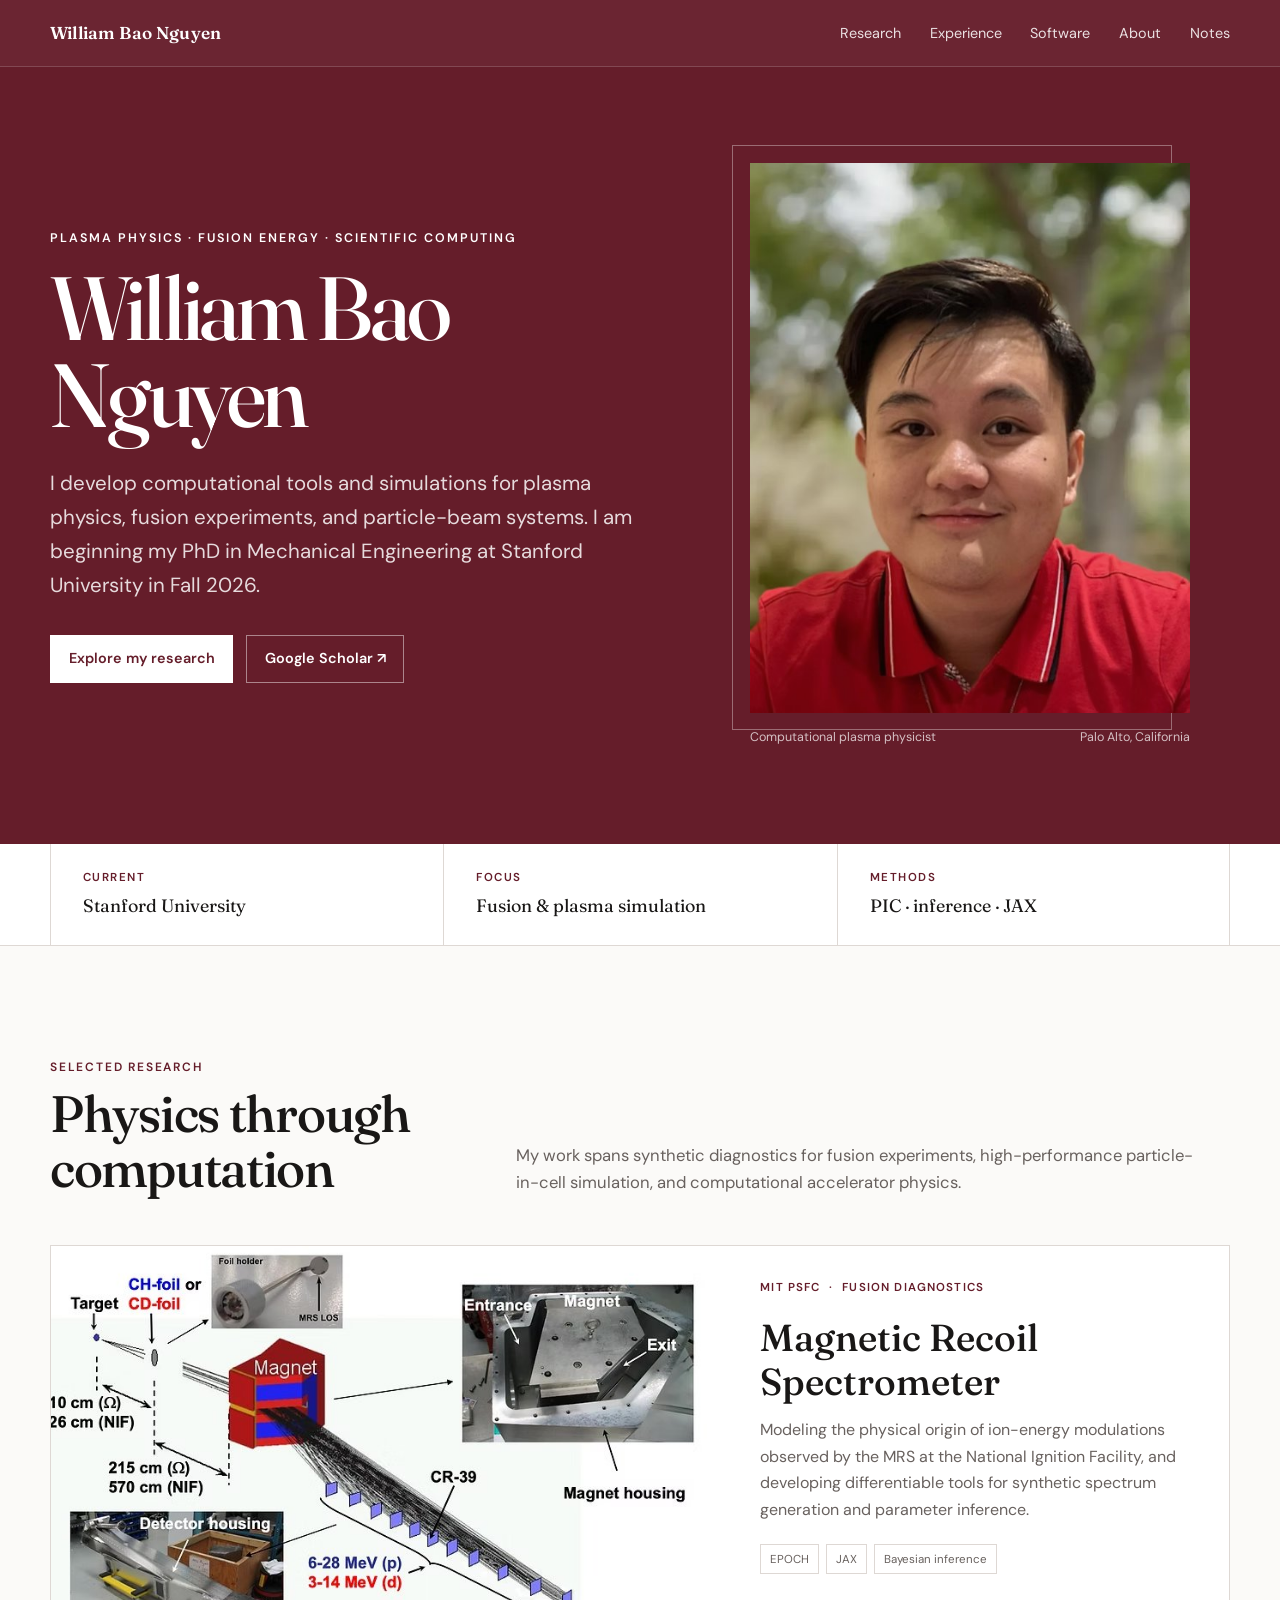
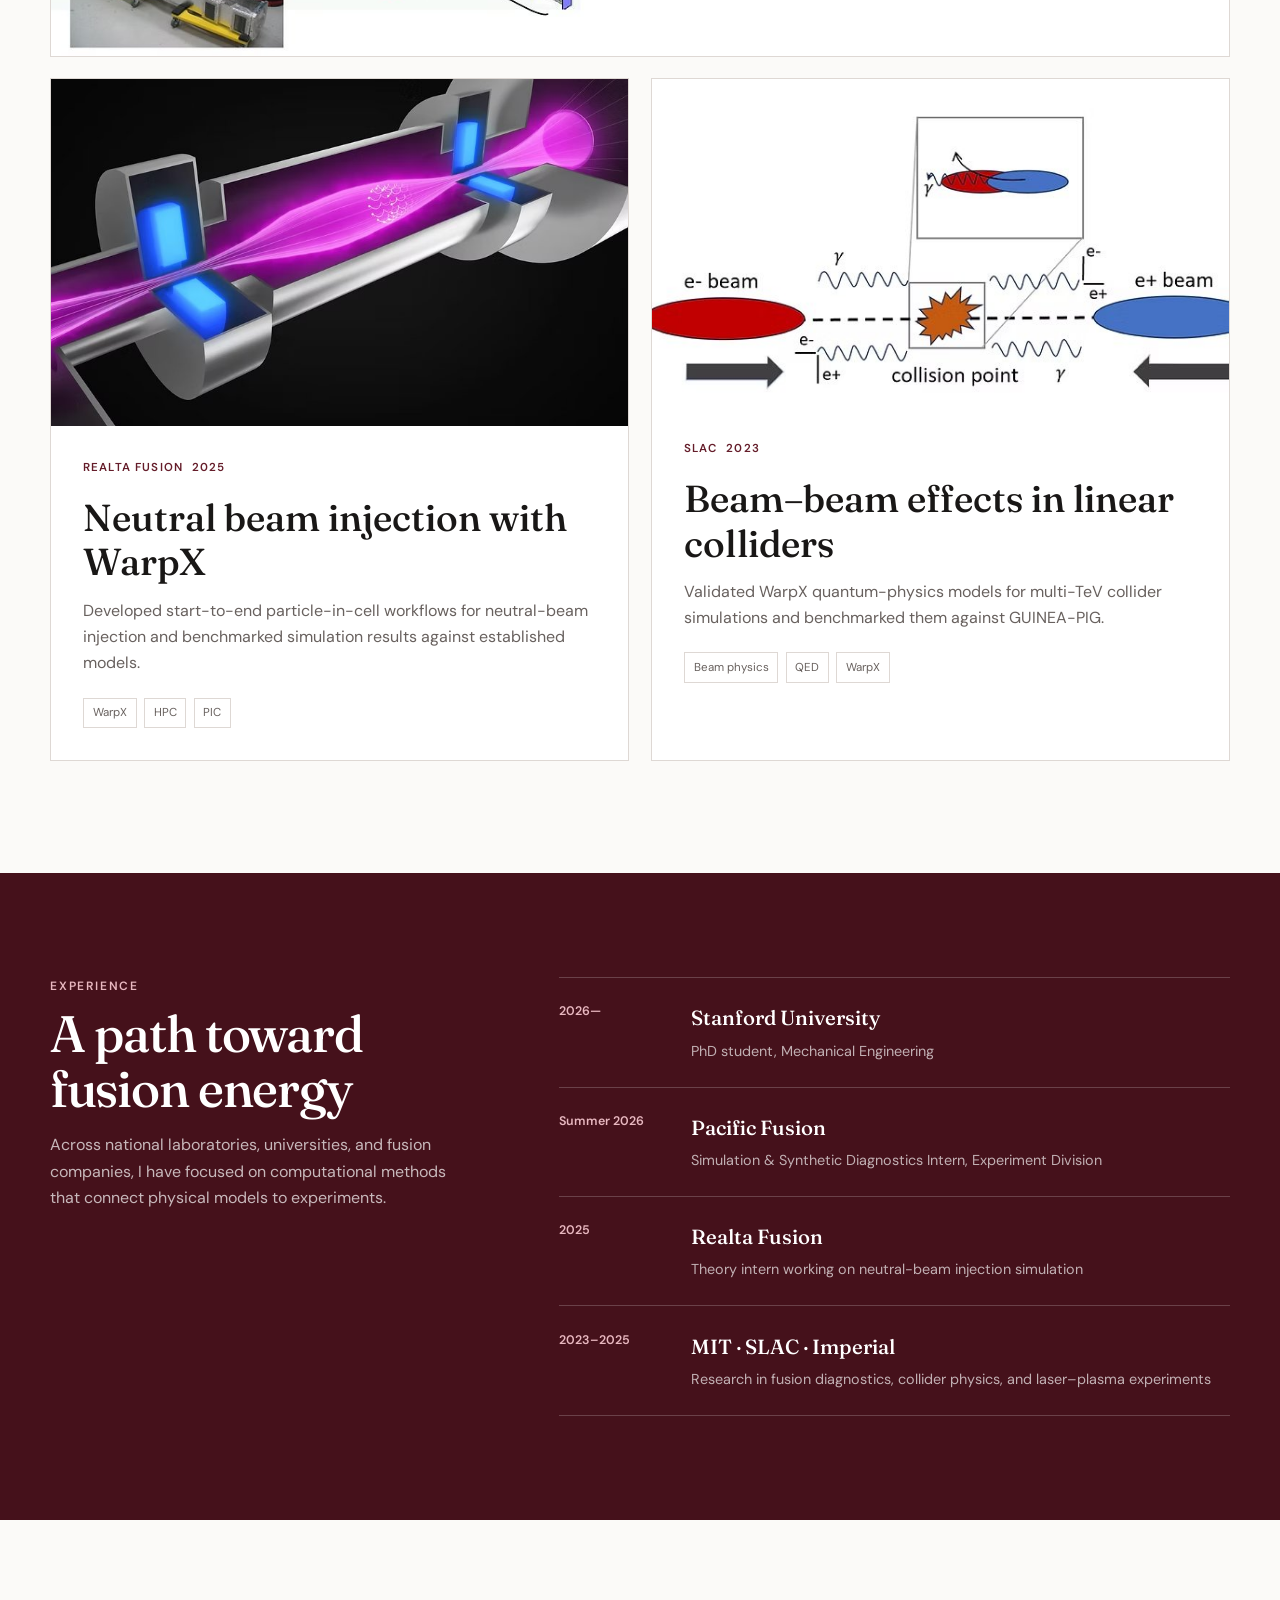
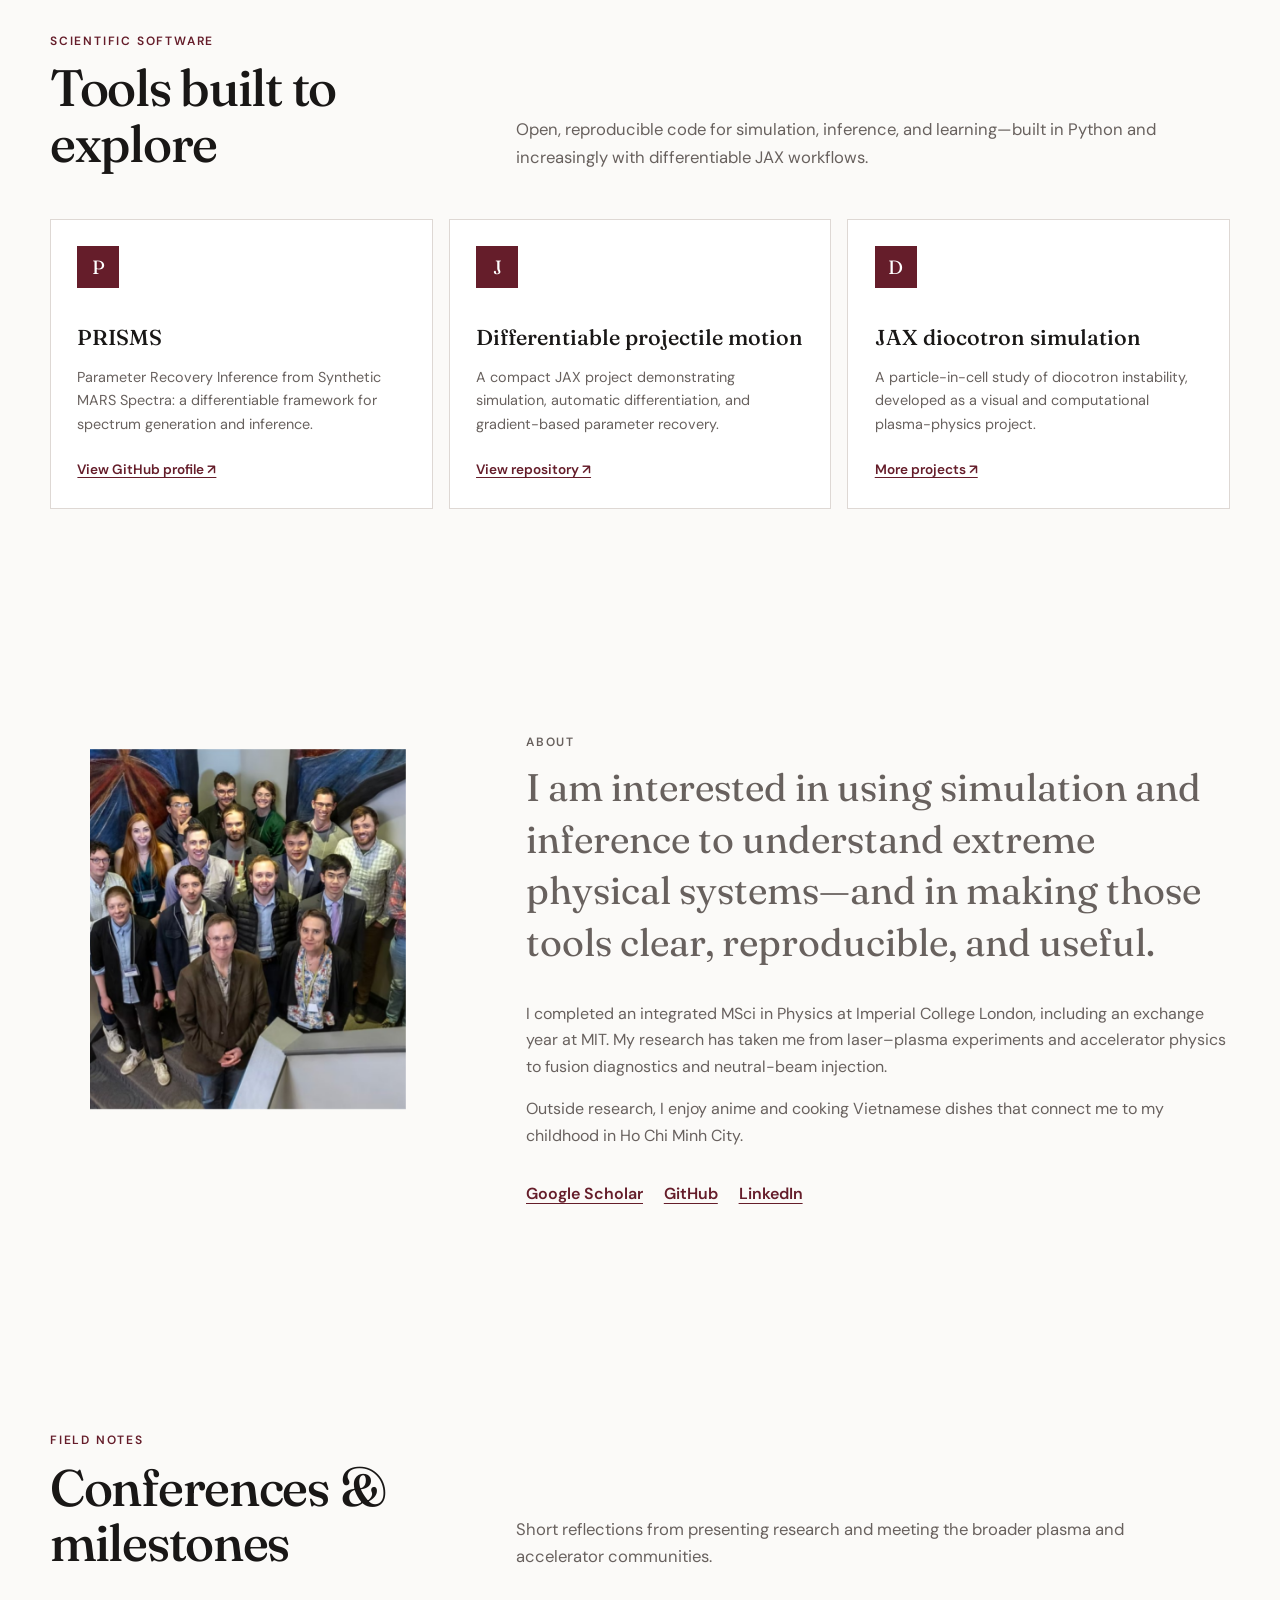
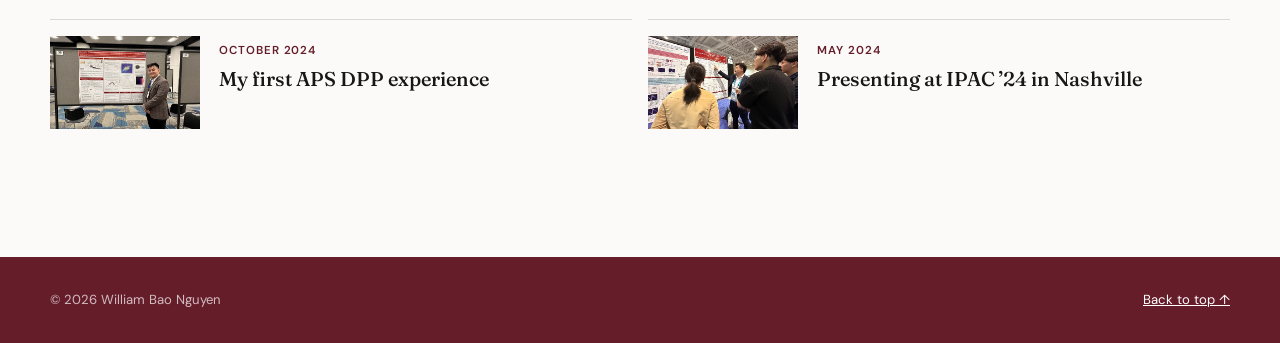
==== index.html @ f25edc57 "Start academic portfolio revamp" ====
<!doctype html>
<html lang="en">
<head>
  <meta charset="utf-8">
  <meta name="viewport" content="width=device-width, initial-scale=1">
  <meta name="description" content="William Bao Nguyen — computational plasma physics, fusion energy, scientific computing, and diagnostics.">
  <meta name="theme-color" content="#651d2a">
  <title>William Bao Nguyen</title>
  <link rel="preconnect" href="https://fonts.googleapis.com">
  <link rel="preconnect" href="https://fonts.gstatic.com" crossorigin>
  <link href="https://fonts.googleapis.com/css2?family=DM+Sans:wght@400;500;600&family=Fraunces:opsz,wght@9..144,500;9..144,600&display=swap" rel="stylesheet">
  <style>
    :root {
      --maroon: #651d2a;
      --maroon-dark: #45111b;
      --maroon-soft: #f3e9eb;
      --paper: #fbfaf8;
      --white: #fff;
      --ink: #191716;
      --muted: #68615e;
      --line: #ded8d4;
      --serif: "Fraunces", Georgia, serif;
      --sans: "DM Sans", system-ui, sans-serif;
      --max: 1180px;
    }

    * { box-sizing: border-box; }
    html { scroll-behavior: smooth; }
    body { margin: 0; color: var(--ink); background: var(--paper); font-family: var(--sans); font-size: 16px; line-height: 1.65; }
    img { display: block; max-width: 100%; }
    a { color: inherit; }
    button { font: inherit; }
    .skip-link { position: fixed; left: 1rem; top: -5rem; z-index: 999; padding: .7rem 1rem; background: var(--white); color: var(--maroon); }
    .skip-link:focus { top: 1rem; }

    .site-header { position: sticky; top: 0; z-index: 100; border-bottom: 1px solid rgba(255,255,255,.16); background: rgba(101,29,42,.96); color: var(--white); backdrop-filter: blur(14px); }
    .nav { width: min(var(--max), calc(100% - 3rem)); min-height: 66px; margin: auto; display: flex; align-items: center; justify-content: space-between; gap: 2rem; }
    .brand { font-family: var(--serif); font-size: 1.08rem; font-weight: 600; text-decoration: none; letter-spacing: .01em; }
    .nav-links { display: flex; align-items: center; gap: 1.8rem; margin: 0; padding: 0; list-style: none; }
    .nav-links a { text-decoration: none; font-size: .9rem; opacity: .86; }
    .nav-links a:hover, .nav-links a:focus-visible { opacity: 1; }
    .nav-toggle { display: none; border: 0; color: var(--white); background: transparent; padding: .45rem; cursor: pointer; }
    .nav-toggle svg { width: 25px; height: 25px; }

    .hero { color: var(--white); background: var(--maroon); overflow: hidden; }
    .hero-grid { width: min(var(--max), calc(100% - 3rem)); min-height: 660px; margin: auto; display: grid; grid-template-columns: 1.08fr .92fr; align-items: center; gap: clamp(3rem, 7vw, 7rem); padding: 5rem 0; }
    .eyebrow { margin: 0 0 1rem; font-size: .78rem; font-weight: 600; letter-spacing: .16em; text-transform: uppercase; }
    .hero h1 { max-width: 680px; margin: 0; font-family: var(--serif); font-size: clamp(3.4rem, 7vw, 6.5rem); font-weight: 500; line-height: .97; letter-spacing: -.04em; }
    .hero-intro { max-width: 650px; margin: 1.8rem 0 0; color: rgba(255,255,255,.84); font-size: clamp(1.05rem, 1.8vw, 1.28rem); line-height: 1.65; }
    .hero-actions { display: flex; flex-wrap: wrap; gap: .8rem; margin-top: 2rem; }
    .button { display: inline-flex; align-items: center; justify-content: center; gap: .45rem; min-height: 46px; padding: .7rem 1.1rem; border: 1px solid rgba(255,255,255,.46); text-decoration: none; font-size: .9rem; font-weight: 600; transition: transform .2s, background .2s, color .2s; }
    .button:hover { transform: translateY(-2px); background: var(--white); color: var(--maroon); }
    .button.primary { border-color: var(--white); background: var(--white); color: var(--maroon); }
    .button.primary:hover { background: transparent; color: var(--white); }
    .hero-portrait { position: relative; justify-self: end; width: min(100%, 440px); }
    .hero-portrait::before { content: ""; position: absolute; inset: -18px 18px 18px -18px; border: 1px solid rgba(255,255,255,.35); }
    .hero-portrait img { position: relative; width: 100%; aspect-ratio: 4 / 5; object-fit: cover; object-position: center top; filter: saturate(.88); }
    .hero-caption { position: relative; display: flex; justify-content: space-between; gap: 1rem; margin-top: .9rem; color: rgba(255,255,255,.72); font-size: .78rem; }

    .signal { border-bottom: 1px solid var(--line); background: var(--white); }
    .signal-grid { width: min(var(--max), calc(100% - 3rem)); margin: auto; display: grid; grid-template-columns: repeat(3, 1fr); }
    .signal-item { padding: 1.5rem 2rem; border-left: 1px solid var(--line); }
    .signal-item:last-child { border-right: 1px solid var(--line); }
    .signal-label { display: block; color: var(--maroon); font-size: .72rem; font-weight: 600; letter-spacing: .13em; text-transform: uppercase; }
    .signal-value { display: block; margin-top: .25rem; font-family: var(--serif); font-size: 1.12rem; }

    .section { width: min(var(--max), calc(100% - 3rem)); margin: auto; padding: 7rem 0; }
    .section-head { display: grid; grid-template-columns: .72fr 1.28fr; gap: 4rem; align-items: end; margin-bottom: 3rem; }
    .kicker { margin: 0 0 .55rem; color: var(--maroon); font-size: .75rem; font-weight: 600; letter-spacing: .15em; text-transform: uppercase; }
    h2 { margin: 0; font-family: var(--serif); font-size: clamp(2.25rem, 4vw, 3.7rem); font-weight: 500; line-height: 1.08; letter-spacing: -.025em; }
    .section-lede { max-width: 680px; margin: 0; color: var(--muted); font-size: 1.04rem; }

    .featured-grid { display: grid; grid-template-columns: 1fr 1fr; gap: 1.35rem; }
    .project { min-width: 0; border: 1px solid var(--line); background: var(--white); }
    .project.large { grid-column: 1 / -1; display: grid; grid-template-columns: 1.15fr .85fr; }
    .project-media { min-height: 270px; overflow: hidden; background: #eee9e7; }
    .project.large .project-media { min-height: 410px; }
    .project-media img { width: 100%; height: 100%; object-fit: cover; transition: transform .5s ease; }
    .project:hover .project-media img { transform: scale(1.025); }
    .project-copy { padding: 2rem; }
    .project-meta { display: flex; flex-wrap: wrap; gap: .55rem; margin-bottom: 1.2rem; color: var(--maroon); font-size: .72rem; font-weight: 600; letter-spacing: .1em; text-transform: uppercase; }
    .project h3 { margin: 0 0 .8rem; font-family: var(--serif); font-size: clamp(1.55rem, 3vw, 2.35rem); font-weight: 500; line-height: 1.18; }
    .project p { margin: 0; color: var(--muted); }
    .tags { display: flex; flex-wrap: wrap; gap: .45rem; margin-top: 1.3rem; }
    .tag { padding: .3rem .55rem; border: 1px solid var(--line); color: var(--muted); font-size: .72rem; }

    .work-band { color: var(--white); background: var(--maroon-dark); }
    .work-band .section { padding-top: 6.5rem; padding-bottom: 6.5rem; }
    .work-band .kicker { color: #e8b8c0; }
    .work-grid { display: grid; grid-template-columns: .78fr 1.22fr; gap: 5rem; }
    .work-intro p { color: rgba(255,255,255,.7); }
    .timeline { border-top: 1px solid rgba(255,255,255,.2); }
    .timeline-item { display: grid; grid-template-columns: 110px 1fr; gap: 1.4rem; padding: 1.45rem 0; border-bottom: 1px solid rgba(255,255,255,.2); }
    .timeline-date { color: #e8b8c0; font-size: .78rem; font-weight: 600; }
    .timeline-item h3 { margin: 0 0 .28rem; font-family: var(--serif); font-size: 1.28rem; font-weight: 500; }
    .timeline-item p { margin: 0; color: rgba(255,255,255,.67); font-size: .9rem; }

    .software-grid { display: grid; grid-template-columns: repeat(3, 1fr); gap: 1rem; }
    .software-card { display: flex; min-height: 250px; flex-direction: column; padding: 1.65rem; border: 1px solid var(--line); background: var(--white); }
    .software-mark { width: 42px; height: 42px; display: grid; place-items: center; margin-bottom: 2rem; color: var(--white); background: var(--maroon); font-family: var(--serif); font-size: 1.2rem; }
    .software-card h3 { margin: 0 0 .6rem; font-family: var(--serif); font-size: 1.35rem; font-weight: 500; }
    .software-card p { margin: 0; color: var(--muted); font-size: .9rem; }
    .software-card a { margin-top: auto; padding-top: 1.4rem; color: var(--maroon); font-size: .85rem; font-weight: 600; text-underline-offset: .2rem; }

    .about { display: grid; grid-template-columns: .72fr 1.28fr; gap: 5rem; align-items: start; }
    .about-photo { position: sticky; top: 100px; }
    .about-photo img { width: 100%; aspect-ratio: 1 / 1.14; object-fit: cover; object-position: center top; }
    .about-copy .large-copy { margin: 0 0 2rem; font-family: var(--serif); font-size: clamp(1.6rem, 3vw, 2.5rem); line-height: 1.35; }
    .about-copy p { color: var(--muted); }
    .link-row { display: flex; flex-wrap: wrap; gap: 1.3rem; margin-top: 2rem; }
    .text-link { color: var(--maroon); font-weight: 600; text-underline-offset: .25rem; }

    .notes-list { display: grid; grid-template-columns: 1fr 1fr; gap: 1rem; }
    .note { display: grid; grid-template-columns: 150px 1fr; gap: 1.2rem; padding: 1rem 0; border-top: 1px solid var(--line); text-decoration: none; }
    .note img { width: 150px; aspect-ratio: 16 / 10; object-fit: cover; }
    .note time { color: var(--maroon); font-size: .72rem; font-weight: 600; letter-spacing: .08em; text-transform: uppercase; }
    .note h3 { margin: .25rem 0 0; font-family: var(--serif); font-size: 1.25rem; font-weight: 500; line-height: 1.25; }

    footer { color: var(--white); background: var(--maroon); }
    .footer-inner { width: min(var(--max), calc(100% - 3rem)); margin: auto; display: flex; align-items: center; justify-content: space-between; gap: 2rem; padding: 2rem 0; }
    .footer-inner p { margin: 0; font-size: .82rem; color: rgba(255,255,255,.7); }
    .footer-links { display: flex; gap: 1rem; }
    .footer-links a { font-size: .82rem; }

    @media (max-width: 900px) {
      .hero-grid { min-height: auto; grid-template-columns: 1fr; }
      .hero-portrait { justify-self: start; width: min(75vw, 420px); }
      .section-head, .work-grid, .about { grid-template-columns: 1fr; gap: 2rem; }
      .project.large { grid-template-columns: 1fr; }
      .software-grid { grid-template-columns: 1fr 1fr; }
      .about-photo { position: static; max-width: 430px; }
      .notes-list { grid-template-columns: 1fr; }
    }

    @media (max-width: 650px) {
      .nav { width: min(100% - 2rem, var(--max)); }
      .nav-toggle { display: block; }
      .nav-links { display: none; position: absolute; top: 66px; left: 0; right: 0; flex-direction: column; align-items: flex-start; gap: 0; padding: .8rem 1rem 1rem; background: var(--maroon-dark); }
      .nav-links.open { display: flex; }
      .nav-links a { display: block; width: 100%; padding: .7rem; }
      .hero-grid, .section, .signal-grid, .footer-inner { width: min(100% - 2rem, var(--max)); }
      .hero-grid { padding: 4rem 0; gap: 3rem; }
      .hero h1 { font-size: clamp(3rem, 16vw, 4.4rem); }
      .hero-portrait { width: 100%; }
      .signal-grid { grid-template-columns: 1fr; }
      .signal-item { padding: 1rem 0; border-left: 0; border-bottom: 1px solid var(--line); }
      .signal-item:last-child { border-right: 0; border-bottom: 0; }
      .section { padding: 5rem 0; }
      .featured-grid, .software-grid { grid-template-columns: 1fr; }
      .project.large { grid-column: auto; }
      .project.large .project-media, .project-media { min-height: 240px; }
      .timeline-item { grid-template-columns: 1fr; gap: .35rem; }
      .note { grid-template-columns: 110px 1fr; }
      .note img { width: 110px; }
      .footer-inner { flex-direction: column; align-items: flex-start; }
    }

    @media (prefers-reduced-motion: reduce) {
      html { scroll-behavior: auto; }
      *, *::before, *::after { transition-duration: .01ms !important; }
    }
  </style>
</head>
<body>
  <a class="skip-link" href="#main">Skip to content</a>
  <header class="site-header">
    <nav class="nav" aria-label="Primary navigation">
      <a class="brand" href="#top">William Bao Nguyen</a>
      <button class="nav-toggle" type="button" aria-label="Open navigation" aria-expanded="false" aria-controls="nav-links">
        <svg viewBox="0 0 24 24" fill="none" stroke="currentColor" stroke-width="1.8" aria-hidden="true"><path d="M4 7h16M4 12h16M4 17h16"/></svg>
      </button>
      <ul class="nav-links" id="nav-links">
        <li><a href="#research">Research</a></li>
        <li><a href="#experience">Experience</a></li>
        <li><a href="#software">Software</a></li>
        <li><a href="#about">About</a></li>
        <li><a href="#notes">Notes</a></li>
      </ul>
    </nav>
  </header>

  <main id="main">
    <section class="hero" id="top">
      <div class="hero-grid">
        <div>
          <p class="eyebrow">Plasma physics · Fusion energy · Scientific computing</p>
          <h1>William Bao Nguyen</h1>
          <p class="hero-intro">I develop computational tools and simulations for plasma physics, fusion experiments, and particle-beam systems. I am beginning my PhD in Mechanical Engineering at Stanford University in Fall 2026.</p>
          <div class="hero-actions">
            <a class="button primary" href="#research">Explore my research</a>
            <a class="button" href="https://scholar.google.com/citations?user=113hVE8AAAAJ&hl=en" target="_blank" rel="noreferrer">Google Scholar ↗</a>
          </div>
        </div>
        <figure class="hero-portrait">
          <img src="assets/images/profile.png" alt="Portrait of William Bao Nguyen">
          <figcaption class="hero-caption"><span>Computational plasma physicist</span><span>Palo Alto, California</span></figcaption>
        </figure>
      </div>
    </section>

    <div class="signal" aria-label="Current research profile">
      <div class="signal-grid">
        <div class="signal-item"><span class="signal-label">Current</span><span class="signal-value">Stanford University</span></div>
        <div class="signal-item"><span class="signal-label">Focus</span><span class="signal-value">Fusion &amp; plasma simulation</span></div>
        <div class="signal-item"><span class="signal-label">Methods</span><span class="signal-value">PIC · inference · JAX</span></div>
      </div>
    </div>

    <section class="section" id="research">
      <div class="section-head">
        <div><p class="kicker">Selected research</p><h2>Physics through computation</h2></div>
        <p class="section-lede">My work spans synthetic diagnostics for fusion experiments, high-performance particle-in-cell simulation, and computational accelerator physics.</p>
      </div>
      <div class="featured-grid">
        <article class="project large">
          <div class="project-media"><img src="assets/images/proj2-mrs-schematic.png" alt="Magnetic Recoil Spectrometer schematic"></div>
          <div class="project-copy">
            <div class="project-meta"><span>MIT PSFC</span><span>·</span><span>Fusion diagnostics</span></div>
            <h3>Magnetic Recoil Spectrometer</h3>
            <p>Modeling the physical origin of ion-energy modulations observed by the MRS at the National Ignition Facility, and developing differentiable tools for synthetic spectrum generation and parameter inference.</p>
            <div class="tags"><span class="tag">EPOCH</span><span class="tag">JAX</span><span class="tag">Bayesian inference</span></div>
          </div>
        </article>
        <article class="project">
          <div class="project-media"><img src="assets/images/proj1-realta.png" alt="Magnetic-mirror plasma visualization"></div>
          <div class="project-copy">
            <div class="project-meta"><span>Realta Fusion</span><span>2025</span></div>
            <h3>Neutral beam injection with WarpX</h3>
            <p>Developed start-to-end particle-in-cell workflows for neutral-beam injection and benchmarked simulation results against established models.</p>
            <div class="tags"><span class="tag">WarpX</span><span class="tag">HPC</span><span class="tag">PIC</span></div>
          </div>
        </article>
        <article class="project">
          <div class="project-media"><img src="assets/images/proj3-beambeam-diagram.png" alt="Diagram of beam-beam effects in a linear collider"></div>
          <div class="project-copy">
            <div class="project-meta"><span>SLAC</span><span>2023</span></div>
            <h3>Beam–beam effects in linear colliders</h3>
            <p>Validated WarpX quantum-physics models for multi-TeV collider simulations and benchmarked them against GUINEA-PIG.</p>
            <div class="tags"><span class="tag">Beam physics</span><span class="tag">QED</span><span class="tag">WarpX</span></div>
          </div>
        </article>
      </div>
    </section>

    <section class="work-band" id="experience">
      <div class="section work-grid">
        <div class="work-intro"><p class="kicker">Experience</p><h2>A path toward fusion energy</h2><p>Across national laboratories, universities, and fusion companies, I have focused on computational methods that connect physical models to experiments.</p></div>
        <div class="timeline">
          <article class="timeline-item"><span class="timeline-date">2026—</span><div><h3>Stanford University</h3><p>PhD student, Mechanical Engineering</p></div></article>
          <article class="timeline-item"><span class="timeline-date">Summer 2026</span><div><h3>Pacific Fusion</h3><p>Simulation &amp; Synthetic Diagnostics Intern, Experiment Division</p></div></article>
          <article class="timeline-item"><span class="timeline-date">2025</span><div><h3>Realta Fusion</h3><p>Theory intern working on neutral-beam injection simulation</p></div></article>
          <article class="timeline-item"><span class="timeline-date">2023–2025</span><div><h3>MIT · SLAC · Imperial</h3><p>Research in fusion diagnostics, collider physics, and laser–plasma experiments</p></div></article>
        </div>
      </div>
    </section>

    <section class="section" id="software">
      <div class="section-head">
        <div><p class="kicker">Scientific software</p><h2>Tools built to explore</h2></div>
        <p class="section-lede">Open, reproducible code for simulation, inference, and learning—built in Python and increasingly with differentiable JAX workflows.</p>
      </div>
      <div class="software-grid">
        <article class="software-card"><div class="software-mark">P</div><h3>PRISMS</h3><p>Parameter Recovery Inference from Synthetic MARS Spectra: a differentiable framework for spectrum generation and inference.</p><a href="https://github.com/cooluser26" target="_blank" rel="noreferrer">View GitHub profile ↗</a></article>
        <article class="software-card"><div class="software-mark">J</div><h3>Differentiable projectile motion</h3><p>A compact JAX project demonstrating simulation, automatic differentiation, and gradient-based parameter recovery.</p><a href="https://github.com/cooluser26/differentiable_projectile_motion" target="_blank" rel="noreferrer">View repository ↗</a></article>
        <article class="software-card"><div class="software-mark">D</div><h3>JAX diocotron simulation</h3><p>A particle-in-cell study of diocotron instability, developed as a visual and computational plasma-physics project.</p><a href="https://github.com/cooluser26" target="_blank" rel="noreferrer">More projects ↗</a></article>
      </div>
    </section>

    <section class="section about" id="about">
      <figure class="about-photo"><img src="assets/images/img2.png" alt="William Nguyen with research colleagues"></figure>
      <div class="about-copy">
        <p class="kicker">About</p>
        <p class="large-copy">I am interested in using simulation and inference to understand extreme physical systems—and in making those tools clear, reproducible, and useful.</p>
        <p>I completed an integrated MSci in Physics at Imperial College London, including an exchange year at MIT. My research has taken me from laser–plasma experiments and accelerator physics to fusion diagnostics and neutral-beam injection.</p>
        <p>Outside research, I enjoy anime and cooking Vietnamese dishes that connect me to my childhood in Ho Chi Minh City.</p>
        <div class="link-row"><a class="text-link" href="https://scholar.google.com/citations?user=113hVE8AAAAJ&hl=en" target="_blank" rel="noreferrer">Google Scholar</a><a class="text-link" href="https://github.com/cooluser26" target="_blank" rel="noreferrer">GitHub</a><a class="text-link" href="https://www.linkedin.com/in/william-bao-nguyen/" target="_blank" rel="noreferrer">LinkedIn</a></div>
      </div>
    </section>

    <section class="section" id="notes">
      <div class="section-head">
        <div><p class="kicker">Field notes</p><h2>Conferences &amp; milestones</h2></div>
        <p class="section-lede">Short reflections from presenting research and meeting the broader plasma and accelerator communities.</p>
      </div>
      <div class="notes-list">
        <article class="note"><img src="assets/images/blog-dpp-poster.png" alt="APS DPP poster session"><div><time datetime="2024-10-11">October 2024</time><h3>My first APS DPP experience</h3></div></article>
        <article class="note"><img src="assets/images/blog-ipac-poster.png" alt="IPAC 2024 poster presentation"><div><time datetime="2024-05-26">May 2024</time><h3>Presenting at IPAC ’24 in Nashville</h3></div></article>
      </div>
    </section>
  </main>

  <footer>
    <div class="footer-inner"><p>© <span id="year"></span> William Bao Nguyen</p><div class="footer-links"><a href="#top">Back to top ↑</a></div></div>
  </footer>

  <script>
    const toggle = document.querySelector('.nav-toggle');
    const links = document.querySelector('.nav-links');
    toggle.addEventListener('click', () => {
      const open = links.classList.toggle('open');
      toggle.setAttribute('aria-expanded', String(open));
      toggle.setAttribute('aria-label', open ? 'Close navigation' : 'Open navigation');
    });
    links.addEventListener('click', event => {
      if (event.target.closest('a')) {
        links.classList.remove('open');
        toggle.setAttribute('aria-expanded', 'false');
      }
    });
    document.getElementById('year').textContent = new Date().getFullYear();
  </script>
</body>
</html>
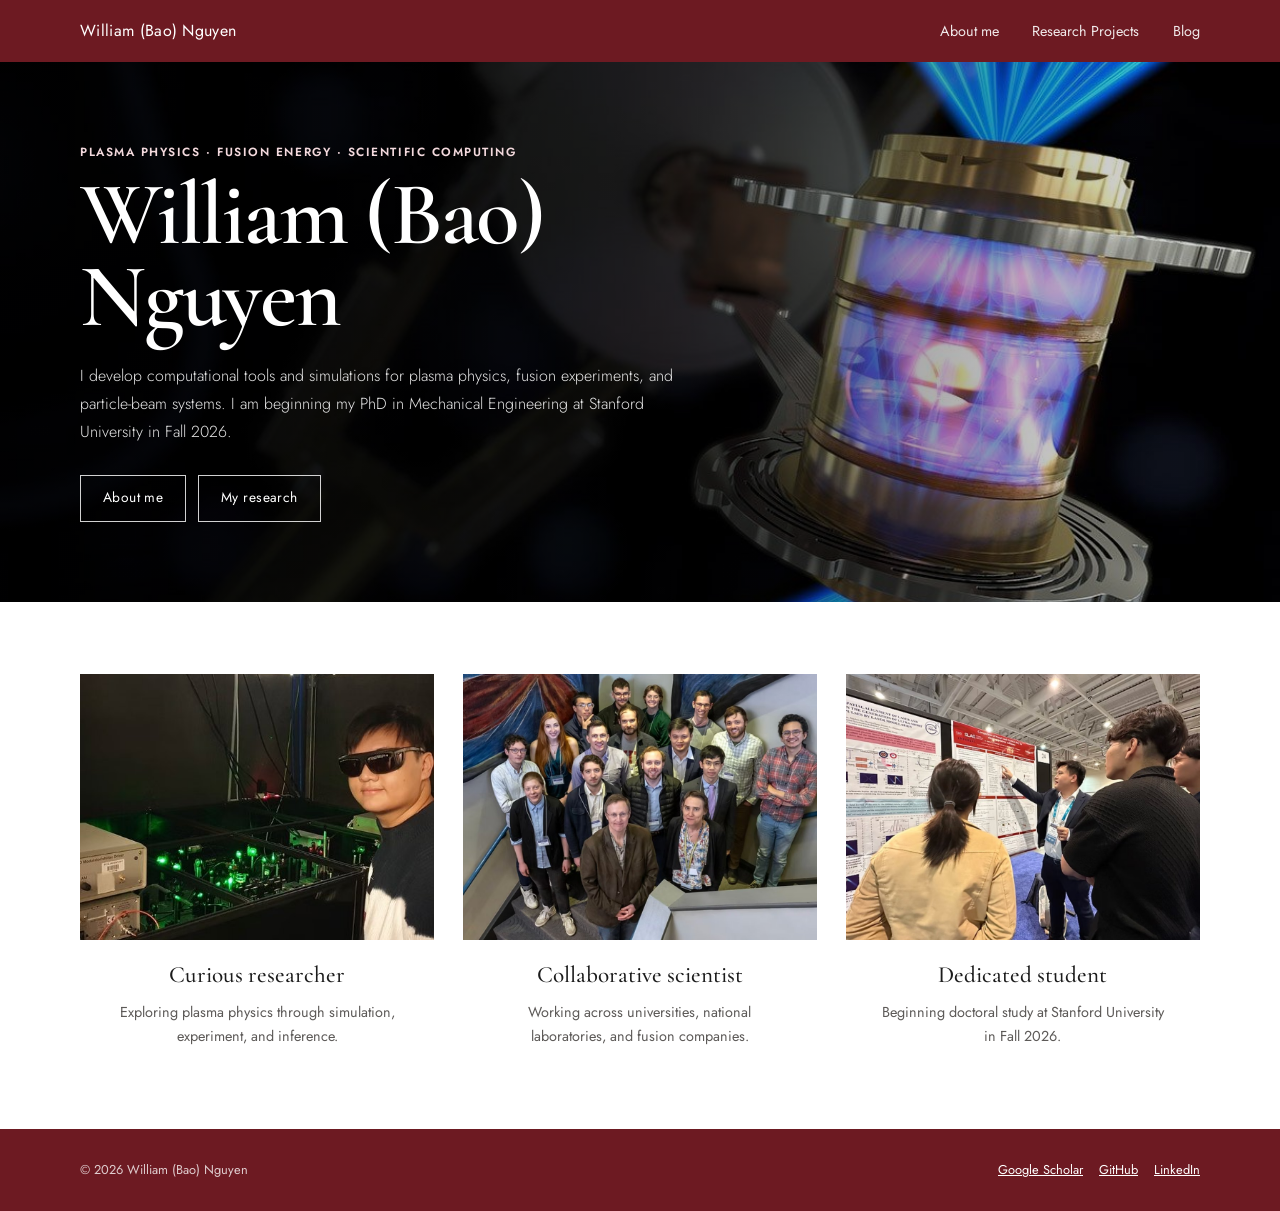
==== commit 0f89b253: "Refactor site into organized multi-page structure" ====
--- a/index.html
+++ b/index.html
@@ -3,311 +3,43 @@
 <head>
   <meta charset="utf-8">
   <meta name="viewport" content="width=device-width, initial-scale=1">
-  <meta name="description" content="William Bao Nguyen — computational plasma physics, fusion energy, scientific computing, and diagnostics.">
-  <meta name="theme-color" content="#651d2a">
-  <title>William Bao Nguyen</title>
+  <meta name="description" content="Personal website of William (Bao) Nguyen, a computational plasma physicist working in fusion energy and scientific computing.">
+  <title>William (Bao) Nguyen</title>
   <link rel="preconnect" href="https://fonts.googleapis.com">
   <link rel="preconnect" href="https://fonts.gstatic.com" crossorigin>
-  <link href="https://fonts.googleapis.com/css2?family=DM+Sans:wght@400;500;600&family=Fraunces:opsz,wght@9..144,500;9..144,600&display=swap" rel="stylesheet">
-  <style>
-    :root {
-      --maroon: #651d2a;
-      --maroon-dark: #45111b;
-      --maroon-soft: #f3e9eb;
-      --paper: #fbfaf8;
-      --white: #fff;
-      --ink: #191716;
-      --muted: #68615e;
-      --line: #ded8d4;
-      --serif: "Fraunces", Georgia, serif;
-      --sans: "DM Sans", system-ui, sans-serif;
-      --max: 1180px;
-    }
-
-    * { box-sizing: border-box; }
-    html { scroll-behavior: smooth; }
-    body { margin: 0; color: var(--ink); background: var(--paper); font-family: var(--sans); font-size: 16px; line-height: 1.65; }
-    img { display: block; max-width: 100%; }
-    a { color: inherit; }
-    button { font: inherit; }
-    .skip-link { position: fixed; left: 1rem; top: -5rem; z-index: 999; padding: .7rem 1rem; background: var(--white); color: var(--maroon); }
-    .skip-link:focus { top: 1rem; }
-
-    .site-header { position: sticky; top: 0; z-index: 100; border-bottom: 1px solid rgba(255,255,255,.16); background: rgba(101,29,42,.96); color: var(--white); backdrop-filter: blur(14px); }
-    .nav { width: min(var(--max), calc(100% - 3rem)); min-height: 66px; margin: auto; display: flex; align-items: center; justify-content: space-between; gap: 2rem; }
-    .brand { font-family: var(--serif); font-size: 1.08rem; font-weight: 600; text-decoration: none; letter-spacing: .01em; }
-    .nav-links { display: flex; align-items: center; gap: 1.8rem; margin: 0; padding: 0; list-style: none; }
-    .nav-links a { text-decoration: none; font-size: .9rem; opacity: .86; }
-    .nav-links a:hover, .nav-links a:focus-visible { opacity: 1; }
-    .nav-toggle { display: none; border: 0; color: var(--white); background: transparent; padding: .45rem; cursor: pointer; }
-    .nav-toggle svg { width: 25px; height: 25px; }
-
-    .hero { color: var(--white); background: var(--maroon); overflow: hidden; }
-    .hero-grid { width: min(var(--max), calc(100% - 3rem)); min-height: 660px; margin: auto; display: grid; grid-template-columns: 1.08fr .92fr; align-items: center; gap: clamp(3rem, 7vw, 7rem); padding: 5rem 0; }
-    .eyebrow { margin: 0 0 1rem; font-size: .78rem; font-weight: 600; letter-spacing: .16em; text-transform: uppercase; }
-    .hero h1 { max-width: 680px; margin: 0; font-family: var(--serif); font-size: clamp(3.4rem, 7vw, 6.5rem); font-weight: 500; line-height: .97; letter-spacing: -.04em; }
-    .hero-intro { max-width: 650px; margin: 1.8rem 0 0; color: rgba(255,255,255,.84); font-size: clamp(1.05rem, 1.8vw, 1.28rem); line-height: 1.65; }
-    .hero-actions { display: flex; flex-wrap: wrap; gap: .8rem; margin-top: 2rem; }
-    .button { display: inline-flex; align-items: center; justify-content: center; gap: .45rem; min-height: 46px; padding: .7rem 1.1rem; border: 1px solid rgba(255,255,255,.46); text-decoration: none; font-size: .9rem; font-weight: 600; transition: transform .2s, background .2s, color .2s; }
-    .button:hover { transform: translateY(-2px); background: var(--white); color: var(--maroon); }
-    .button.primary { border-color: var(--white); background: var(--white); color: var(--maroon); }
-    .button.primary:hover { background: transparent; color: var(--white); }
-    .hero-portrait { position: relative; justify-self: end; width: min(100%, 440px); }
-    .hero-portrait::before { content: ""; position: absolute; inset: -18px 18px 18px -18px; border: 1px solid rgba(255,255,255,.35); }
-    .hero-portrait img { position: relative; width: 100%; aspect-ratio: 4 / 5; object-fit: cover; object-position: center top; filter: saturate(.88); }
-    .hero-caption { position: relative; display: flex; justify-content: space-between; gap: 1rem; margin-top: .9rem; color: rgba(255,255,255,.72); font-size: .78rem; }
-
-    .signal { border-bottom: 1px solid var(--line); background: var(--white); }
-    .signal-grid { width: min(var(--max), calc(100% - 3rem)); margin: auto; display: grid; grid-template-columns: repeat(3, 1fr); }
-    .signal-item { padding: 1.5rem 2rem; border-left: 1px solid var(--line); }
-    .signal-item:last-child { border-right: 1px solid var(--line); }
-    .signal-label { display: block; color: var(--maroon); font-size: .72rem; font-weight: 600; letter-spacing: .13em; text-transform: uppercase; }
-    .signal-value { display: block; margin-top: .25rem; font-family: var(--serif); font-size: 1.12rem; }
-
-    .section { width: min(var(--max), calc(100% - 3rem)); margin: auto; padding: 7rem 0; }
-    .section-head { display: grid; grid-template-columns: .72fr 1.28fr; gap: 4rem; align-items: end; margin-bottom: 3rem; }
-    .kicker { margin: 0 0 .55rem; color: var(--maroon); font-size: .75rem; font-weight: 600; letter-spacing: .15em; text-transform: uppercase; }
-    h2 { margin: 0; font-family: var(--serif); font-size: clamp(2.25rem, 4vw, 3.7rem); font-weight: 500; line-height: 1.08; letter-spacing: -.025em; }
-    .section-lede { max-width: 680px; margin: 0; color: var(--muted); font-size: 1.04rem; }
-
-    .featured-grid { display: grid; grid-template-columns: 1fr 1fr; gap: 1.35rem; }
-    .project { min-width: 0; border: 1px solid var(--line); background: var(--white); }
-    .project.large { grid-column: 1 / -1; display: grid; grid-template-columns: 1.15fr .85fr; }
-    .project-media { min-height: 270px; overflow: hidden; background: #eee9e7; }
-    .project.large .project-media { min-height: 410px; }
-    .project-media img { width: 100%; height: 100%; object-fit: cover; transition: transform .5s ease; }
-    .project:hover .project-media img { transform: scale(1.025); }
-    .project-copy { padding: 2rem; }
-    .project-meta { display: flex; flex-wrap: wrap; gap: .55rem; margin-bottom: 1.2rem; color: var(--maroon); font-size: .72rem; font-weight: 600; letter-spacing: .1em; text-transform: uppercase; }
-    .project h3 { margin: 0 0 .8rem; font-family: var(--serif); font-size: clamp(1.55rem, 3vw, 2.35rem); font-weight: 500; line-height: 1.18; }
-    .project p { margin: 0; color: var(--muted); }
-    .tags { display: flex; flex-wrap: wrap; gap: .45rem; margin-top: 1.3rem; }
-    .tag { padding: .3rem .55rem; border: 1px solid var(--line); color: var(--muted); font-size: .72rem; }
-
-    .work-band { color: var(--white); background: var(--maroon-dark); }
-    .work-band .section { padding-top: 6.5rem; padding-bottom: 6.5rem; }
-    .work-band .kicker { color: #e8b8c0; }
-    .work-grid { display: grid; grid-template-columns: .78fr 1.22fr; gap: 5rem; }
-    .work-intro p { color: rgba(255,255,255,.7); }
-    .timeline { border-top: 1px solid rgba(255,255,255,.2); }
-    .timeline-item { display: grid; grid-template-columns: 110px 1fr; gap: 1.4rem; padding: 1.45rem 0; border-bottom: 1px solid rgba(255,255,255,.2); }
-    .timeline-date { color: #e8b8c0; font-size: .78rem; font-weight: 600; }
-    .timeline-item h3 { margin: 0 0 .28rem; font-family: var(--serif); font-size: 1.28rem; font-weight: 500; }
-    .timeline-item p { margin: 0; color: rgba(255,255,255,.67); font-size: .9rem; }
-
-    .software-grid { display: grid; grid-template-columns: repeat(3, 1fr); gap: 1rem; }
-    .software-card { display: flex; min-height: 250px; flex-direction: column; padding: 1.65rem; border: 1px solid var(--line); background: var(--white); }
-    .software-mark { width: 42px; height: 42px; display: grid; place-items: center; margin-bottom: 2rem; color: var(--white); background: var(--maroon); font-family: var(--serif); font-size: 1.2rem; }
-    .software-card h3 { margin: 0 0 .6rem; font-family: var(--serif); font-size: 1.35rem; font-weight: 500; }
-    .software-card p { margin: 0; color: var(--muted); font-size: .9rem; }
-    .software-card a { margin-top: auto; padding-top: 1.4rem; color: var(--maroon); font-size: .85rem; font-weight: 600; text-underline-offset: .2rem; }
-
-    .about { display: grid; grid-template-columns: .72fr 1.28fr; gap: 5rem; align-items: start; }
-    .about-photo { position: sticky; top: 100px; }
-    .about-photo img { width: 100%; aspect-ratio: 1 / 1.14; object-fit: cover; object-position: center top; }
-    .about-copy .large-copy { margin: 0 0 2rem; font-family: var(--serif); font-size: clamp(1.6rem, 3vw, 2.5rem); line-height: 1.35; }
-    .about-copy p { color: var(--muted); }
-    .link-row { display: flex; flex-wrap: wrap; gap: 1.3rem; margin-top: 2rem; }
-    .text-link { color: var(--maroon); font-weight: 600; text-underline-offset: .25rem; }
-
-    .notes-list { display: grid; grid-template-columns: 1fr 1fr; gap: 1rem; }
-    .note { display: grid; grid-template-columns: 150px 1fr; gap: 1.2rem; padding: 1rem 0; border-top: 1px solid var(--line); text-decoration: none; }
-    .note img { width: 150px; aspect-ratio: 16 / 10; object-fit: cover; }
-    .note time { color: var(--maroon); font-size: .72rem; font-weight: 600; letter-spacing: .08em; text-transform: uppercase; }
-    .note h3 { margin: .25rem 0 0; font-family: var(--serif); font-size: 1.25rem; font-weight: 500; line-height: 1.25; }
-
-    footer { color: var(--white); background: var(--maroon); }
-    .footer-inner { width: min(var(--max), calc(100% - 3rem)); margin: auto; display: flex; align-items: center; justify-content: space-between; gap: 2rem; padding: 2rem 0; }
-    .footer-inner p { margin: 0; font-size: .82rem; color: rgba(255,255,255,.7); }
-    .footer-links { display: flex; gap: 1rem; }
-    .footer-links a { font-size: .82rem; }
-
-    @media (max-width: 900px) {
-      .hero-grid { min-height: auto; grid-template-columns: 1fr; }
-      .hero-portrait { justify-self: start; width: min(75vw, 420px); }
-      .section-head, .work-grid, .about { grid-template-columns: 1fr; gap: 2rem; }
-      .project.large { grid-template-columns: 1fr; }
-      .software-grid { grid-template-columns: 1fr 1fr; }
-      .about-photo { position: static; max-width: 430px; }
-      .notes-list { grid-template-columns: 1fr; }
-    }
-
-    @media (max-width: 650px) {
-      .nav { width: min(100% - 2rem, var(--max)); }
-      .nav-toggle { display: block; }
-      .nav-links { display: none; position: absolute; top: 66px; left: 0; right: 0; flex-direction: column; align-items: flex-start; gap: 0; padding: .8rem 1rem 1rem; background: var(--maroon-dark); }
-      .nav-links.open { display: flex; }
-      .nav-links a { display: block; width: 100%; padding: .7rem; }
-      .hero-grid, .section, .signal-grid, .footer-inner { width: min(100% - 2rem, var(--max)); }
-      .hero-grid { padding: 4rem 0; gap: 3rem; }
-      .hero h1 { font-size: clamp(3rem, 16vw, 4.4rem); }
-      .hero-portrait { width: 100%; }
-      .signal-grid { grid-template-columns: 1fr; }
-      .signal-item { padding: 1rem 0; border-left: 0; border-bottom: 1px solid var(--line); }
-      .signal-item:last-child { border-right: 0; border-bottom: 0; }
-      .section { padding: 5rem 0; }
-      .featured-grid, .software-grid { grid-template-columns: 1fr; }
-      .project.large { grid-column: auto; }
-      .project.large .project-media, .project-media { min-height: 240px; }
-      .timeline-item { grid-template-columns: 1fr; gap: .35rem; }
-      .note { grid-template-columns: 110px 1fr; }
-      .note img { width: 110px; }
-      .footer-inner { flex-direction: column; align-items: flex-start; }
-    }
-
-    @media (prefers-reduced-motion: reduce) {
-      html { scroll-behavior: auto; }
-      *, *::before, *::after { transition-duration: .01ms !important; }
-    }
-  </style>
+  <link href="https://fonts.googleapis.com/css2?family=Cormorant+Garamond:wght@500;600;700&family=Jost:wght@300;400;500;600&display=swap" rel="stylesheet">
+  <link rel="stylesheet" href="assets/css/styles.css">
+  <script src="assets/js/main.js" defer></script>
 </head>
 <body>
   <a class="skip-link" href="#main">Skip to content</a>
   <header class="site-header">
-    <nav class="nav" aria-label="Primary navigation">
-      <a class="brand" href="#top">William Bao Nguyen</a>
-      <button class="nav-toggle" type="button" aria-label="Open navigation" aria-expanded="false" aria-controls="nav-links">
-        <svg viewBox="0 0 24 24" fill="none" stroke="currentColor" stroke-width="1.8" aria-hidden="true"><path d="M4 7h16M4 12h16M4 17h16"/></svg>
-      </button>
-      <ul class="nav-links" id="nav-links">
-        <li><a href="#research">Research</a></li>
-        <li><a href="#experience">Experience</a></li>
-        <li><a href="#software">Software</a></li>
-        <li><a href="#about">About</a></li>
-        <li><a href="#notes">Notes</a></li>
+    <nav class="nav shell" aria-label="Primary navigation">
+      <a class="brand" href="index.html">William (Bao) Nguyen</a>
+      <button class="menu-button" type="button" aria-expanded="false" aria-controls="site-menu">Menu</button>
+      <ul class="site-menu" id="site-menu">
+        <li><a href="about/">About me</a></li>
+        <li class="has-submenu"><a href="research/">Research Projects</a><button class="submenu-button" type="button" aria-label="Show research projects" aria-expanded="false">⌄</button>
+          <ul class="submenu">
+            <li><a href="research/realta/">Realta Fusion</a></li><li><a href="research/mrs/">MRS</a></li><li><a href="research/beam-beam/">Beam–Beam</a></li><li><a href="research/lwfa/">LWFA Automation</a></li><li><a href="research/adaptive-optics/">Adaptive Optics</a></li><li><a href="research/molecular-dynamics/">Molecular Dynamics</a></li>
+          </ul>
+        </li>
+        <li><a href="blog/">Blog</a></li>
       </ul>
     </nav>
   </header>
-
   <main id="main">
-    <section class="hero" id="top">
-      <div class="hero-grid">
-        <div>
-          <p class="eyebrow">Plasma physics · Fusion energy · Scientific computing</p>
-          <h1>William Bao Nguyen</h1>
-          <p class="hero-intro">I develop computational tools and simulations for plasma physics, fusion experiments, and particle-beam systems. I am beginning my PhD in Mechanical Engineering at Stanford University in Fall 2026.</p>
-          <div class="hero-actions">
-            <a class="button primary" href="#research">Explore my research</a>
-            <a class="button" href="https://scholar.google.com/citations?user=113hVE8AAAAJ&hl=en" target="_blank" rel="noreferrer">Google Scholar ↗</a>
-          </div>
-        </div>
-        <figure class="hero-portrait">
-          <img src="assets/images/profile.png" alt="Portrait of William Bao Nguyen">
-          <figcaption class="hero-caption"><span>Computational plasma physicist</span><span>Palo Alto, California</span></figcaption>
-        </figure>
-      </div>
-    </section>
-
-    <div class="signal" aria-label="Current research profile">
-      <div class="signal-grid">
-        <div class="signal-item"><span class="signal-label">Current</span><span class="signal-value">Stanford University</span></div>
-        <div class="signal-item"><span class="signal-label">Focus</span><span class="signal-value">Fusion &amp; plasma simulation</span></div>
-        <div class="signal-item"><span class="signal-label">Methods</span><span class="signal-value">PIC · inference · JAX</span></div>
-      </div>
-    </div>
-
-    <section class="section" id="research">
-      <div class="section-head">
-        <div><p class="kicker">Selected research</p><h2>Physics through computation</h2></div>
-        <p class="section-lede">My work spans synthetic diagnostics for fusion experiments, high-performance particle-in-cell simulation, and computational accelerator physics.</p>
-      </div>
-      <div class="featured-grid">
-        <article class="project large">
-          <div class="project-media"><img src="assets/images/proj2-mrs-schematic.png" alt="Magnetic Recoil Spectrometer schematic"></div>
-          <div class="project-copy">
-            <div class="project-meta"><span>MIT PSFC</span><span>·</span><span>Fusion diagnostics</span></div>
-            <h3>Magnetic Recoil Spectrometer</h3>
-            <p>Modeling the physical origin of ion-energy modulations observed by the MRS at the National Ignition Facility, and developing differentiable tools for synthetic spectrum generation and parameter inference.</p>
-            <div class="tags"><span class="tag">EPOCH</span><span class="tag">JAX</span><span class="tag">Bayesian inference</span></div>
-          </div>
-        </article>
-        <article class="project">
-          <div class="project-media"><img src="assets/images/proj1-realta.png" alt="Magnetic-mirror plasma visualization"></div>
-          <div class="project-copy">
-            <div class="project-meta"><span>Realta Fusion</span><span>2025</span></div>
-            <h3>Neutral beam injection with WarpX</h3>
-            <p>Developed start-to-end particle-in-cell workflows for neutral-beam injection and benchmarked simulation results against established models.</p>
-            <div class="tags"><span class="tag">WarpX</span><span class="tag">HPC</span><span class="tag">PIC</span></div>
-          </div>
-        </article>
-        <article class="project">
-          <div class="project-media"><img src="assets/images/proj3-beambeam-diagram.png" alt="Diagram of beam-beam effects in a linear collider"></div>
-          <div class="project-copy">
-            <div class="project-meta"><span>SLAC</span><span>2023</span></div>
-            <h3>Beam–beam effects in linear colliders</h3>
-            <p>Validated WarpX quantum-physics models for multi-TeV collider simulations and benchmarked them against GUINEA-PIG.</p>
-            <div class="tags"><span class="tag">Beam physics</span><span class="tag">QED</span><span class="tag">WarpX</span></div>
-          </div>
-        </article>
-      </div>
-    </section>
-
-    <section class="work-band" id="experience">
-      <div class="section work-grid">
-        <div class="work-intro"><p class="kicker">Experience</p><h2>A path toward fusion energy</h2><p>Across national laboratories, universities, and fusion companies, I have focused on computational methods that connect physical models to experiments.</p></div>
-        <div class="timeline">
-          <article class="timeline-item"><span class="timeline-date">2026—</span><div><h3>Stanford University</h3><p>PhD student, Mechanical Engineering</p></div></article>
-          <article class="timeline-item"><span class="timeline-date">Summer 2026</span><div><h3>Pacific Fusion</h3><p>Simulation &amp; Synthetic Diagnostics Intern, Experiment Division</p></div></article>
-          <article class="timeline-item"><span class="timeline-date">2025</span><div><h3>Realta Fusion</h3><p>Theory intern working on neutral-beam injection simulation</p></div></article>
-          <article class="timeline-item"><span class="timeline-date">2023–2025</span><div><h3>MIT · SLAC · Imperial</h3><p>Research in fusion diagnostics, collider physics, and laser–plasma experiments</p></div></article>
-        </div>
-      </div>
-    </section>
-
-    <section class="section" id="software">
-      <div class="section-head">
-        <div><p class="kicker">Scientific software</p><h2>Tools built to explore</h2></div>
-        <p class="section-lede">Open, reproducible code for simulation, inference, and learning—built in Python and increasingly with differentiable JAX workflows.</p>
-      </div>
-      <div class="software-grid">
-        <article class="software-card"><div class="software-mark">P</div><h3>PRISMS</h3><p>Parameter Recovery Inference from Synthetic MARS Spectra: a differentiable framework for spectrum generation and inference.</p><a href="https://github.com/cooluser26" target="_blank" rel="noreferrer">View GitHub profile ↗</a></article>
-        <article class="software-card"><div class="software-mark">J</div><h3>Differentiable projectile motion</h3><p>A compact JAX project demonstrating simulation, automatic differentiation, and gradient-based parameter recovery.</p><a href="https://github.com/cooluser26/differentiable_projectile_motion" target="_blank" rel="noreferrer">View repository ↗</a></article>
-        <article class="software-card"><div class="software-mark">D</div><h3>JAX diocotron simulation</h3><p>A particle-in-cell study of diocotron instability, developed as a visual and computational plasma-physics project.</p><a href="https://github.com/cooluser26" target="_blank" rel="noreferrer">More projects ↗</a></article>
-      </div>
-    </section>
-
-    <section class="section about" id="about">
-      <figure class="about-photo"><img src="assets/images/img2.png" alt="William Nguyen with research colleagues"></figure>
-      <div class="about-copy">
-        <p class="kicker">About</p>
-        <p class="large-copy">I am interested in using simulation and inference to understand extreme physical systems—and in making those tools clear, reproducible, and useful.</p>
-        <p>I completed an integrated MSci in Physics at Imperial College London, including an exchange year at MIT. My research has taken me from laser–plasma experiments and accelerator physics to fusion diagnostics and neutral-beam injection.</p>
-        <p>Outside research, I enjoy anime and cooking Vietnamese dishes that connect me to my childhood in Ho Chi Minh City.</p>
-        <div class="link-row"><a class="text-link" href="https://scholar.google.com/citations?user=113hVE8AAAAJ&hl=en" target="_blank" rel="noreferrer">Google Scholar</a><a class="text-link" href="https://github.com/cooluser26" target="_blank" rel="noreferrer">GitHub</a><a class="text-link" href="https://www.linkedin.com/in/william-bao-nguyen/" target="_blank" rel="noreferrer">LinkedIn</a></div>
-      </div>
-    </section>
-
-    <section class="section" id="notes">
-      <div class="section-head">
-        <div><p class="kicker">Field notes</p><h2>Conferences &amp; milestones</h2></div>
-        <p class="section-lede">Short reflections from presenting research and meeting the broader plasma and accelerator communities.</p>
-      </div>
-      <div class="notes-list">
-        <article class="note"><img src="assets/images/blog-dpp-poster.png" alt="APS DPP poster session"><div><time datetime="2024-10-11">October 2024</time><h3>My first APS DPP experience</h3></div></article>
-        <article class="note"><img src="assets/images/blog-ipac-poster.png" alt="IPAC 2024 poster presentation"><div><time datetime="2024-05-26">May 2024</time><h3>Presenting at IPAC ’24 in Nashville</h3></div></article>
-      </div>
+    <section class="home-hero"><div class="hero-overlay"></div><div class="hero-content shell">
+      <p class="eyebrow light">Plasma physics · Fusion energy · Scientific computing</p>
+      <h1>William (Bao)<br>Nguyen</h1>
+      <p class="hero-bio">I develop computational tools and simulations for plasma physics, fusion experiments, and particle-beam systems. I am beginning my PhD in Mechanical Engineering at Stanford University in Fall 2026.</p>
+      <div class="button-row"><a class="button light" href="about/">About me</a><a class="button light" href="research/">My research</a></div>
+    </div></section>
+    <section class="home-cards shell" aria-label="Highlights">
+      <article class="home-card"><img src="assets/images/img1.png" alt="William presenting research"><h2>Curious researcher</h2><p>Exploring plasma physics through simulation, experiment, and inference.</p></article>
+      <article class="home-card"><img src="assets/images/img2.png" alt="William with research colleagues"><h2>Collaborative scientist</h2><p>Working across universities, national laboratories, and fusion companies.</p></article>
+      <article class="home-card"><img src="assets/images/img3.png" alt="William at an academic event"><h2>Dedicated student</h2><p>Beginning doctoral study at Stanford University in Fall 2026.</p></article>
     </section>
   </main>
-
-  <footer>
-    <div class="footer-inner"><p>© <span id="year"></span> William Bao Nguyen</p><div class="footer-links"><a href="#top">Back to top ↑</a></div></div>
-  </footer>
-
-  <script>
-    const toggle = document.querySelector('.nav-toggle');
-    const links = document.querySelector('.nav-links');
-    toggle.addEventListener('click', () => {
-      const open = links.classList.toggle('open');
-      toggle.setAttribute('aria-expanded', String(open));
-      toggle.setAttribute('aria-label', open ? 'Close navigation' : 'Open navigation');
-    });
-    links.addEventListener('click', event => {
-      if (event.target.closest('a')) {
-        links.classList.remove('open');
-        toggle.setAttribute('aria-expanded', 'false');
-      }
-    });
-    document.getElementById('year').textContent = new Date().getFullYear();
-  </script>
-</body>
-</html>
+  <footer><div class="shell footer-inner"><span>© <span data-year></span> William (Bao) Nguyen</span><div><a href="https://scholar.google.com/citations?user=113hVE8AAAAJ&hl=en">Google Scholar</a><a href="https://github.com/cooluser26">GitHub</a><a href="https://www.linkedin.com/in/william-bao-nguyen/">LinkedIn</a></div></div></footer>
+</body></html>
--- a/assets/css/styles.css
+++ b/assets/css/styles.css
@@ -0,0 +1,13 @@
+:root{--red:#6d1a22;--red-dark:#521319;--red-soft:#f6edef;--ink:#1c1c1c;--muted:#5d5a58;--line:#dfdcda;--paper:#fff;--off:#faf9f7;--serif:"Cormorant Garamond",Georgia,serif;--sans:"Jost",Arial,sans-serif;--nav-h:62px;--max:1120px}
+*{box-sizing:border-box}html{scroll-behavior:smooth}body{margin:0;background:var(--paper);color:var(--ink);font-family:var(--sans);font-size:16px;line-height:1.72}img{display:block;max-width:100%}a{color:inherit}.shell{width:min(var(--max),calc(100% - 3rem));margin-inline:auto}.skip-link{position:fixed;z-index:999;top:-5rem;left:1rem;padding:.65rem 1rem;background:#fff;color:var(--red)}.skip-link:focus{top:1rem}
+.site-header{position:sticky;z-index:100;top:0;height:var(--nav-h);background:var(--red);color:#fff}.nav{height:100%;display:flex;align-items:center;justify-content:space-between;gap:2rem}.brand{font-size:1rem;text-decoration:none;letter-spacing:.02em}.site-menu{height:100%;display:flex;align-items:center;gap:2.1rem;margin:0;padding:0;list-style:none}.site-menu>li{height:100%;display:flex;align-items:center;position:relative}.site-menu a{text-decoration:none;font-size:.9rem;opacity:.9}.site-menu a:hover,.site-menu a:focus-visible{opacity:1;text-decoration:underline;text-underline-offset:.22rem}.menu-button,.submenu-button{display:none;border:0;background:transparent;color:#fff;cursor:pointer}.submenu{visibility:hidden;position:absolute;top:100%;left:50%;min-width:220px;margin:0;padding:.55rem 0;list-style:none;background:var(--red-dark);box-shadow:0 14px 34px rgba(0,0,0,.2);opacity:0;transform:translate(-50%,-5px);transition:.18s}.submenu a{display:block;padding:.55rem 1rem;white-space:nowrap}.has-submenu:hover .submenu,.has-submenu:focus-within .submenu{visibility:visible;opacity:1;transform:translate(-50%,0)}
+.home-hero{position:relative;min-height:540px;color:#fff;background:url('../images/hero.png') center 35%/cover no-repeat}.hero-overlay{position:absolute;inset:0;background:linear-gradient(90deg,rgba(0,0,0,.78),rgba(0,0,0,.52) 50%,rgba(0,0,0,.08))}.hero-content{position:relative;z-index:1;min-height:540px;display:flex;flex-direction:column;justify-content:center;align-items:flex-start;padding-block:4rem}.eyebrow{margin:0 0 .7rem;color:var(--red);font-size:.74rem;font-weight:600;letter-spacing:.13em;text-transform:uppercase}.eyebrow.light{color:#f3d9dd}.hero-content h1{margin:0;font-family:var(--serif);font-size:clamp(3.3rem,7vw,5.7rem);line-height:.92;font-weight:600;letter-spacing:-.025em}.hero-bio{max-width:630px;margin:1.45rem 0 0;color:rgba(255,255,255,.9);font-size:1rem;font-weight:300;line-height:1.75}.button-row{display:flex;flex-wrap:wrap;gap:.75rem;margin-top:1.8rem}.button{display:inline-flex;align-items:center;justify-content:center;padding:.67rem 1.35rem;border:1px solid var(--red);background:var(--red);color:#fff;text-decoration:none;font-size:.86rem;letter-spacing:.035em;transition:.18s}.button:hover{background:var(--red-dark)}.button.light{border-color:rgba(255,255,255,.82);background:transparent}.button.light:hover{background:#fff;color:var(--red)}
+.home-cards{display:grid;grid-template-columns:repeat(3,1fr);gap:1.8rem;padding-block:4.5rem 5rem}.home-card{text-align:center}.home-card img{width:100%;aspect-ratio:4/3;object-fit:cover}.home-card h2{margin:1rem 0 .25rem;font-family:var(--serif);font-size:1.45rem;font-weight:500}.home-card p{max-width:290px;margin:0 auto;color:var(--muted);font-size:.9rem}
+.page-hero{padding:4.5rem 0 3.2rem;background:var(--off);border-bottom:1px solid var(--line)}.page-hero h1{max-width:850px;margin:0;font-family:var(--serif);font-size:clamp(2.8rem,6vw,4.8rem);line-height:1.04;font-weight:500;letter-spacing:-.025em}.page-hero p:last-child{max-width:690px;margin:1rem 0 0;color:var(--muted);font-size:1.02rem}.section{padding-block:4.5rem}.about-layout{display:grid;grid-template-columns:300px 1fr;gap:5rem;align-items:start}.profile-panel{position:sticky;top:calc(var(--nav-h) + 2rem);text-align:center}.profile-panel img{width:100%;aspect-ratio:1/1;object-fit:cover;object-position:center top}.profile-panel h2{margin:1rem 0 .5rem;font-family:var(--serif);font-size:1.5rem;font-weight:500}.profile-links{display:flex;justify-content:center;flex-wrap:wrap;gap:.8rem}.profile-links a{color:var(--red);font-size:.86rem}.content-block+.content-block{margin-top:3.2rem}.content-block h2{margin:0 0 1rem;padding-bottom:.55rem;border-bottom:1px solid var(--line);font-family:var(--serif);font-size:2rem;font-weight:500}.content-block p{margin:0 0 1rem}.education-list{margin:0;padding-left:1.25rem}.education-list li{margin-bottom:.6rem}.muted{color:var(--muted)}
+.project-grid{display:grid;grid-template-columns:repeat(3,1fr);gap:1.4rem}.project-card{border:1px solid var(--line);background:#fff;text-decoration:none;transition:transform .2s,box-shadow .2s}.project-card:hover{transform:translateY(-3px);box-shadow:0 12px 30px rgba(40,20,20,.08)}.project-card img{width:100%;height:190px;object-fit:cover;background:#f0efed}.project-card.contain img{object-fit:contain;padding:.5rem}.project-card-copy{padding:1.25rem}.project-card .institution{margin:0 0 .45rem;color:var(--red);font-size:.7rem;font-weight:600;letter-spacing:.1em;text-transform:uppercase}.project-card h2{margin:0 0 .45rem;font-family:var(--serif);font-size:1.3rem;line-height:1.2;font-weight:600}.project-card p{margin:0;color:var(--muted);font-size:.86rem}
+.project-layout{display:grid;grid-template-columns:minmax(0,1fr) 380px;gap:4.5rem;align-items:start}.project-copy h1{margin:0 0 1.6rem;font-family:var(--serif);font-size:clamp(2.5rem,5vw,4rem);font-weight:500;line-height:1.04}.project-copy p{margin:0 0 1.15rem}.project-copy a{color:var(--red)}.project-sidebar{display:grid;gap:1rem}.project-sidebar figure{margin:0}.project-sidebar img{width:100%;max-height:420px;object-fit:contain;background:var(--off)}.project-sidebar figcaption{margin-top:.45rem;color:var(--muted);font-size:.8rem;font-style:italic}.project-nav{display:flex;justify-content:space-between;gap:1rem;margin-top:3rem;padding-top:1.2rem;border-top:1px solid var(--line)}.project-nav a{color:var(--red);font-weight:500}
+.blog-list{display:grid}.post-card{display:grid;grid-template-columns:360px 1fr;gap:2rem;padding:2rem 0;border-top:1px solid var(--line);text-decoration:none}.post-card:last-child{border-bottom:1px solid var(--line)}.post-card img{width:100%;aspect-ratio:16/10;object-fit:cover}.post-card time,.post-meta{color:var(--red);font-size:.75rem;font-weight:500;letter-spacing:.08em;text-transform:uppercase}.post-card h2{margin:.4rem 0 .45rem;font-family:var(--serif);font-size:1.8rem;font-weight:500;line-height:1.15}.post-card p{margin:0;color:var(--muted)}.post-layout{width:min(720px,calc(100% - 3rem));margin:auto;padding-block:4.5rem}.post-layout h1{margin:.65rem 0 1.6rem;font-family:var(--serif);font-size:clamp(2.6rem,6vw,4.2rem);font-weight:500;line-height:1.04}.post-body p{margin:0 0 1.25rem}.post-body figure{margin:2rem 0}.post-body figcaption{margin-top:.45rem;color:var(--muted);font-size:.82rem;font-style:italic}.back-link{display:inline-block;margin-bottom:1.5rem;color:var(--red)}
+footer{background:var(--red);color:#fff}.footer-inner{min-height:82px;display:flex;align-items:center;justify-content:space-between;gap:2rem;color:rgba(255,255,255,.78);font-size:.8rem}.footer-inner div{display:flex;gap:1rem}.footer-inner a{color:#fff}
+@media(max-width:850px){.project-grid{grid-template-columns:1fr 1fr}.about-layout,.project-layout{grid-template-columns:1fr;gap:2.5rem}.profile-panel{position:static;max-width:300px}.project-sidebar{grid-template-columns:1fr 1fr}.post-card{grid-template-columns:260px 1fr}}
+@media(max-width:680px){.shell{width:min(var(--max),calc(100% - 2rem))}.menu-button{display:block;padding:.5rem}.site-menu{display:none;position:absolute;top:var(--nav-h);left:0;right:0;height:auto;flex-direction:column;align-items:stretch;gap:0;padding:.7rem 1rem 1rem;background:var(--red-dark)}.site-menu.open{display:flex}.site-menu>li{height:auto;display:block}.site-menu>li>a{display:inline-block;padding:.6rem}.has-submenu{position:relative}.submenu-button{display:inline-block;padding:.6rem;font-size:1rem}.submenu{display:none;visibility:visible;position:static;min-width:0;padding:0 0 .4rem 1rem;box-shadow:none;opacity:1;transform:none;background:transparent}.submenu.open{display:block}.has-submenu:hover .submenu,.has-submenu:focus-within .submenu{transform:none}.home-hero,.hero-content{min-height:500px}.hero-overlay{background:rgba(0,0,0,.63)}.home-cards,.project-grid{grid-template-columns:1fr}.page-hero{padding-block:3.2rem 2.5rem}.section{padding-block:3.5rem}.project-sidebar{grid-template-columns:1fr}.post-card{grid-template-columns:1fr;gap:1rem}.footer-inner{align-items:flex-start;flex-direction:column;justify-content:center;padding-block:1.2rem}.footer-inner div{flex-wrap:wrap}}
+@media(prefers-reduced-motion:reduce){html{scroll-behavior:auto}*{transition-duration:.01ms!important}}
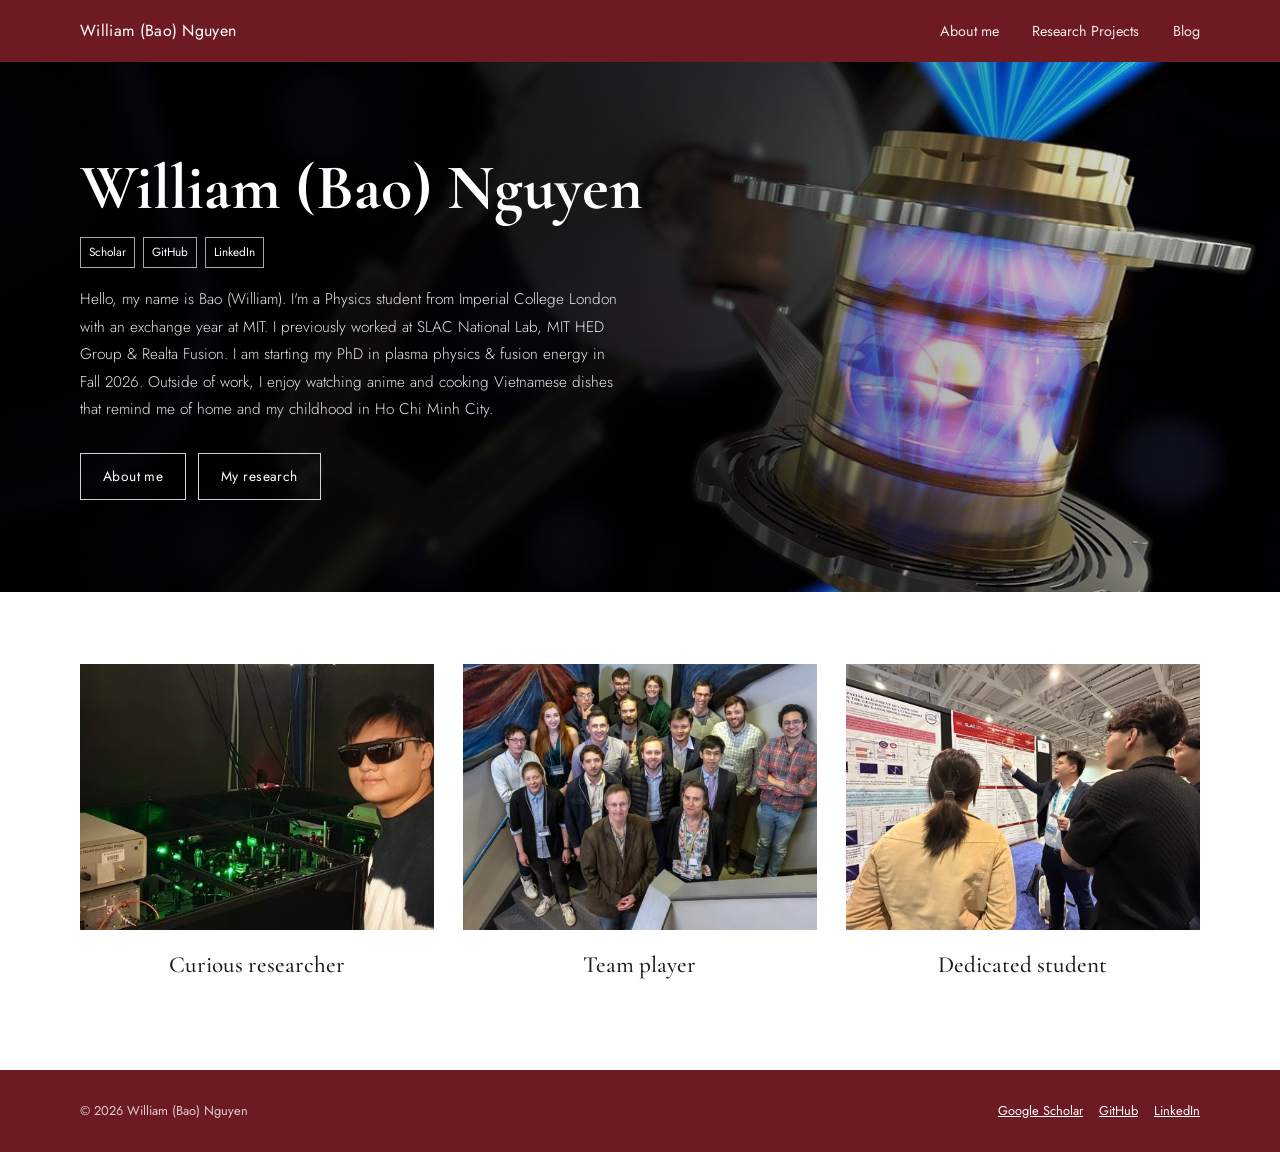
==== commit b6a49665: "Restore original layout scale and homepage content" ====
--- a/index.html
+++ b/index.html
@@ -30,15 +30,15 @@
   </header>
   <main id="main">
     <section class="home-hero"><div class="hero-overlay"></div><div class="hero-content shell">
-      <p class="eyebrow light">Plasma physics · Fusion energy · Scientific computing</p>
-      <h1>William (Bao)<br>Nguyen</h1>
-      <p class="hero-bio">I develop computational tools and simulations for plasma physics, fusion experiments, and particle-beam systems. I am beginning my PhD in Mechanical Engineering at Stanford University in Fall 2026.</p>
+      <h1>William (Bao) Nguyen</h1>
+      <div class="hero-socials"><a href="https://scholar.google.com/citations?user=113hVE8AAAAJ&hl=en">Scholar</a><a href="https://github.com/cooluser26">GitHub</a><a href="https://www.linkedin.com/in/william-bao-nguyen/">LinkedIn</a></div>
+      <p class="hero-bio">Hello, my name is Bao (William). I'm a Physics student from Imperial College London with an exchange year at MIT. I previously worked at SLAC National Lab, MIT HED Group &amp; Realta Fusion. I am starting my PhD in plasma physics &amp; fusion energy in Fall 2026. Outside of work, I enjoy watching anime and cooking Vietnamese dishes that remind me of home and my childhood in Ho Chi Minh City.</p>
       <div class="button-row"><a class="button light" href="about/">About me</a><a class="button light" href="research/">My research</a></div>
     </div></section>
     <section class="home-cards shell" aria-label="Highlights">
-      <article class="home-card"><img src="assets/images/img1.png" alt="William presenting research"><h2>Curious researcher</h2><p>Exploring plasma physics through simulation, experiment, and inference.</p></article>
-      <article class="home-card"><img src="assets/images/img2.png" alt="William with research colleagues"><h2>Collaborative scientist</h2><p>Working across universities, national laboratories, and fusion companies.</p></article>
-      <article class="home-card"><img src="assets/images/img3.png" alt="William at an academic event"><h2>Dedicated student</h2><p>Beginning doctoral study at Stanford University in Fall 2026.</p></article>
+      <article class="home-card"><img src="assets/images/img1.png" alt="William presenting research"><h2>Curious researcher</h2></article>
+      <article class="home-card"><img src="assets/images/img2.png" alt="William with research colleagues"><h2>Team player</h2></article>
+      <article class="home-card"><img src="assets/images/img3.png" alt="William at an academic event"><h2>Dedicated student</h2></article>
     </section>
   </main>
   <footer><div class="shell footer-inner"><span>© <span data-year></span> William (Bao) Nguyen</span><div><a href="https://scholar.google.com/citations?user=113hVE8AAAAJ&hl=en">Google Scholar</a><a href="https://github.com/cooluser26">GitHub</a><a href="https://www.linkedin.com/in/william-bao-nguyen/">LinkedIn</a></div></div></footer>
--- a/assets/css/styles.css
+++ b/assets/css/styles.css
@@ -11,3 +11,16 @@
 @media(max-width:850px){.project-grid{grid-template-columns:1fr 1fr}.about-layout,.project-layout{grid-template-columns:1fr;gap:2.5rem}.profile-panel{position:static;max-width:300px}.project-sidebar{grid-template-columns:1fr 1fr}.post-card{grid-template-columns:260px 1fr}}
 @media(max-width:680px){.shell{width:min(var(--max),calc(100% - 2rem))}.menu-button{display:block;padding:.5rem}.site-menu{display:none;position:absolute;top:var(--nav-h);left:0;right:0;height:auto;flex-direction:column;align-items:stretch;gap:0;padding:.7rem 1rem 1rem;background:var(--red-dark)}.site-menu.open{display:flex}.site-menu>li{height:auto;display:block}.site-menu>li>a{display:inline-block;padding:.6rem}.has-submenu{position:relative}.submenu-button{display:inline-block;padding:.6rem;font-size:1rem}.submenu{display:none;visibility:visible;position:static;min-width:0;padding:0 0 .4rem 1rem;box-shadow:none;opacity:1;transform:none;background:transparent}.submenu.open{display:block}.has-submenu:hover .submenu,.has-submenu:focus-within .submenu{transform:none}.home-hero,.hero-content{min-height:500px}.hero-overlay{background:rgba(0,0,0,.63)}.home-cards,.project-grid{grid-template-columns:1fr}.page-hero{padding-block:3.2rem 2.5rem}.section{padding-block:3.5rem}.project-sidebar{grid-template-columns:1fr}.post-card{grid-template-columns:1fr;gap:1rem}.footer-inner{align-items:flex-start;flex-direction:column;justify-content:center;padding-block:1.2rem}.footer-inner div{flex-wrap:wrap}}
 @media(prefers-reduced-motion:reduce){html{scroll-behavior:auto}*{transition-duration:.01ms!important}}
+
+/* Original-site scale and rhythm */
+.home-hero,.hero-content{min-height:530px}
+.hero-overlay{background:linear-gradient(90deg,rgba(0,0,0,.75),rgba(0,0,0,.5) 50%,rgba(0,0,0,.05))}
+.hero-content h1{font-size:clamp(2.8rem,5vw,4rem);line-height:1.05;font-weight:700;letter-spacing:0}
+.hero-socials{display:flex;gap:.5rem;margin-top:1rem}
+.hero-socials a{padding:.25rem .5rem;border:1px solid rgba(255,255,255,.65);color:#fff;text-decoration:none;font-size:.74rem}
+.hero-socials a:hover{background:#fff;color:var(--red)}
+.hero-bio{max-width:540px;margin-top:1.15rem;font-size:.96rem;line-height:1.8}
+.section{padding-block:4rem 5rem}
+.section-title{margin:0 0 2rem;padding-bottom:.65rem;border-bottom:1px solid var(--line);font-family:var(--serif);font-size:2rem;font-weight:400;line-height:1.2}
+.project-copy h1{font-size:clamp(2rem,3.5vw,2.8rem);font-weight:400;line-height:1.15}
+.post-layout h1{font-size:clamp(1.9rem,4vw,2.5rem);font-weight:600;line-height:1.2}
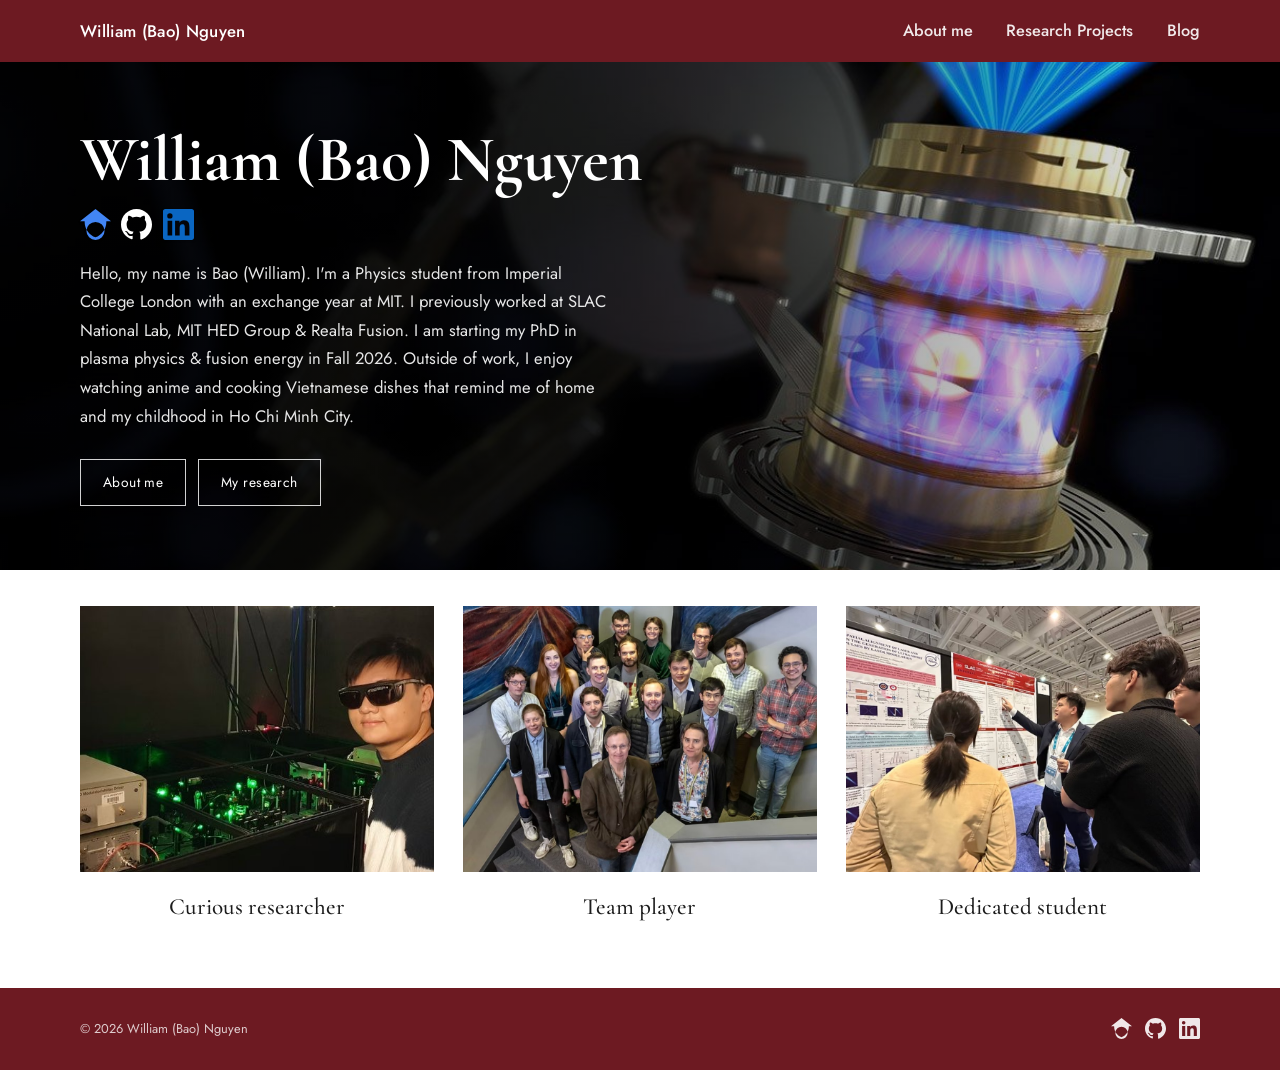
==== commit 1317d381: "Improve homepage readability and social links" ====
--- a/index.html
+++ b/index.html
@@ -31,7 +31,7 @@
   <main id="main">
     <section class="home-hero"><div class="hero-overlay"></div><div class="hero-content shell">
       <h1>William (Bao) Nguyen</h1>
-      <div class="hero-socials"><a href="https://scholar.google.com/citations?user=113hVE8AAAAJ&hl=en">Scholar</a><a href="https://github.com/cooluser26">GitHub</a><a href="https://www.linkedin.com/in/william-bao-nguyen/">LinkedIn</a></div>
+      <div class="hero-socials"><a href="https://scholar.google.com/citations?user=113hVE8AAAAJ&hl=en" aria-label="Google Scholar" title="Google Scholar"><img src="assets/icons/google-scholar.svg" alt=""></a><a href="https://github.com/cooluser26" aria-label="GitHub" title="GitHub"><img src="assets/icons/github.svg" alt=""></a><a href="https://www.linkedin.com/in/william-bao-nguyen/" aria-label="LinkedIn" title="LinkedIn"><img src="assets/icons/linkedin.svg" alt=""></a></div>
       <p class="hero-bio">Hello, my name is Bao (William). I'm a Physics student from Imperial College London with an exchange year at MIT. I previously worked at SLAC National Lab, MIT HED Group &amp; Realta Fusion. I am starting my PhD in plasma physics &amp; fusion energy in Fall 2026. Outside of work, I enjoy watching anime and cooking Vietnamese dishes that remind me of home and my childhood in Ho Chi Minh City.</p>
       <div class="button-row"><a class="button light" href="about/">About me</a><a class="button light" href="research/">My research</a></div>
     </div></section>
@@ -41,5 +41,5 @@
       <article class="home-card"><img src="assets/images/img3.png" alt="William at an academic event"><h2>Dedicated student</h2></article>
     </section>
   </main>
-  <footer><div class="shell footer-inner"><span>© <span data-year></span> William (Bao) Nguyen</span><div><a href="https://scholar.google.com/citations?user=113hVE8AAAAJ&hl=en">Google Scholar</a><a href="https://github.com/cooluser26">GitHub</a><a href="https://www.linkedin.com/in/william-bao-nguyen/">LinkedIn</a></div></div></footer>
+  <footer><div class="shell footer-inner"><span>© <span data-year></span> William (Bao) Nguyen</span><div class="footer-socials"><a href="https://scholar.google.com/citations?user=113hVE8AAAAJ&hl=en" aria-label="Google Scholar" title="Google Scholar"><img src="assets/icons/google-scholar.svg" alt=""></a><a href="https://github.com/cooluser26" aria-label="GitHub" title="GitHub"><img src="assets/icons/github.svg" alt=""></a><a href="https://www.linkedin.com/in/william-bao-nguyen/" aria-label="LinkedIn" title="LinkedIn"><img src="assets/icons/linkedin.svg" alt=""></a></div></div></footer>
 </body></html>
--- a/assets/css/styles.css
+++ b/assets/css/styles.css
@@ -24,3 +24,23 @@
 .section-title{margin:0 0 2rem;padding-bottom:.65rem;border-bottom:1px solid var(--line);font-family:var(--serif);font-size:2rem;font-weight:400;line-height:1.2}
 .project-copy h1{font-size:clamp(2rem,3.5vw,2.8rem);font-weight:400;line-height:1.15}
 .post-layout h1{font-size:clamp(1.9rem,4vw,2.5rem);font-weight:600;line-height:1.2}
+.profile-panel img{height:auto;aspect-ratio:auto;object-fit:contain;object-position:center}
+.content-block h2,.section-title{border-bottom-width:2px;border-bottom-color:#c9c5c2}
+body{font-size:17px;font-weight:400}
+.site-menu a{font-size:1.02rem;font-weight:500}
+.brand{font-size:1.05rem;font-weight:500}
+.home-hero,.hero-content{min-height:490px}
+.hero-bio{font-size:1.04rem;font-weight:400;line-height:1.72}
+.home-cards{padding-top:2.25rem;padding-bottom:3.5rem}
+.hero-socials{gap:.65rem}
+.hero-socials a{display:inline-flex;padding:0;border:0;background:transparent}
+.hero-socials a:hover{background:transparent;opacity:.78}
+.hero-socials img{width:31px;height:31px;filter:drop-shadow(0 1px 1px rgba(0,0,0,.25))}
+.hero-socials img[src*="github"]{filter:brightness(0) invert(1)}
+.profile-links{gap:1rem}
+.profile-links a{display:inline-flex;align-items:center;gap:.38rem;text-decoration:none;font-size:.88rem}
+.profile-links a:hover{text-decoration:underline;text-underline-offset:.2rem}
+.profile-links img{width:20px;height:20px;object-fit:contain}
+.footer-socials{align-items:center;gap:.8rem!important}
+.footer-socials a{display:inline-flex}
+.footer-socials img{width:21px;height:21px;filter:brightness(0) invert(1);opacity:.9}
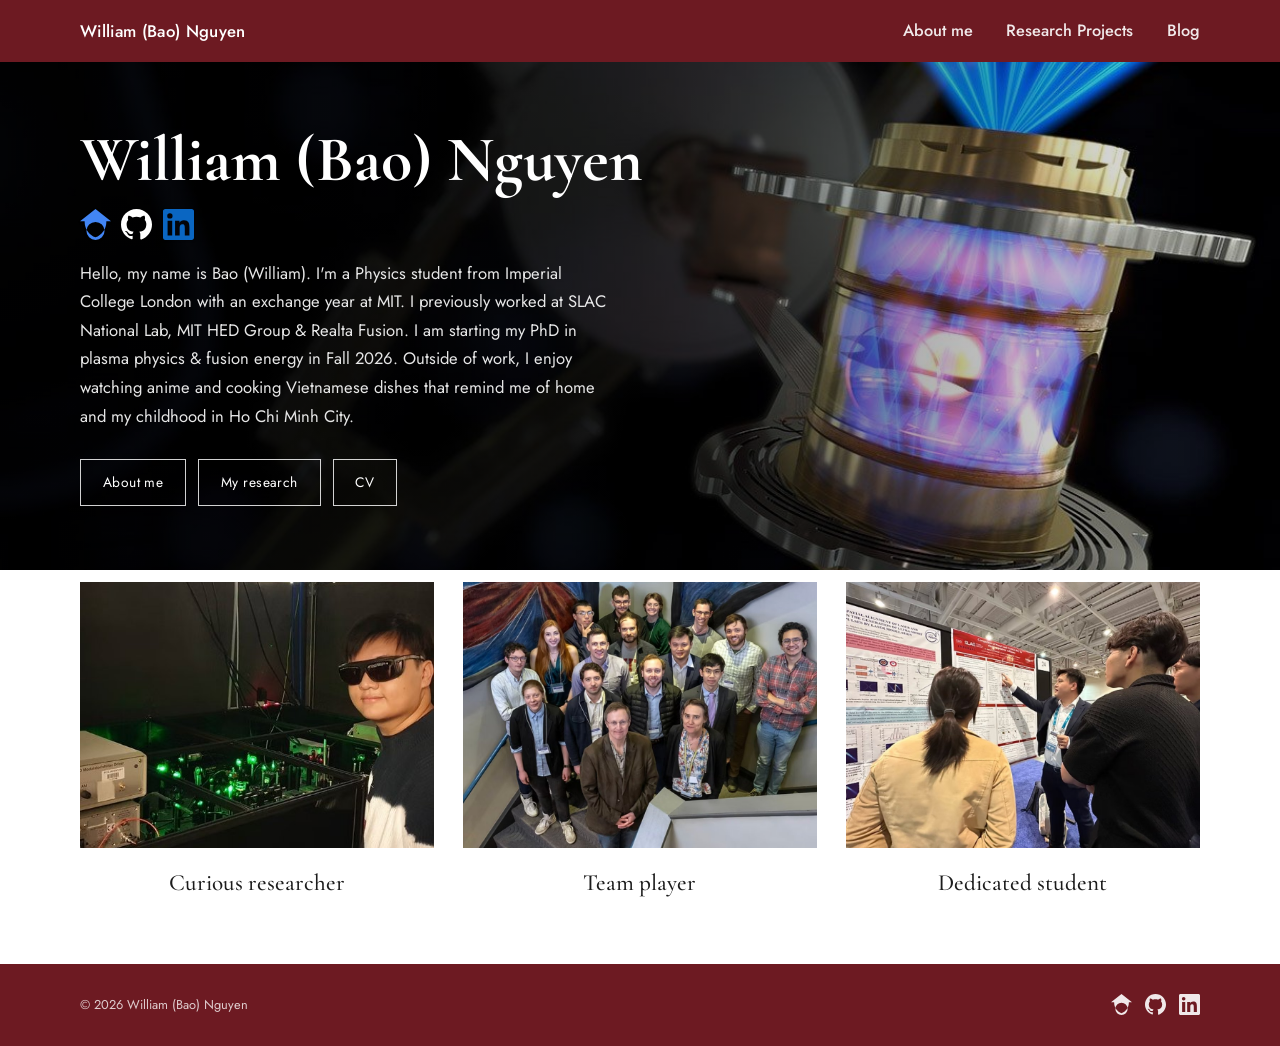
==== commit fb3db042: "Add CV and IPAC 2026 proceedings" ====
--- a/index.html
+++ b/index.html
@@ -33,7 +33,7 @@
       <h1>William (Bao) Nguyen</h1>
       <div class="hero-socials"><a href="https://scholar.google.com/citations?user=113hVE8AAAAJ&hl=en" aria-label="Google Scholar" title="Google Scholar"><img src="assets/icons/google-scholar.svg" alt=""></a><a href="https://github.com/cooluser26" aria-label="GitHub" title="GitHub"><img src="assets/icons/github.svg" alt=""></a><a href="https://www.linkedin.com/in/william-bao-nguyen/" aria-label="LinkedIn" title="LinkedIn"><img src="assets/icons/linkedin.svg" alt=""></a></div>
       <p class="hero-bio">Hello, my name is Bao (William). I'm a Physics student from Imperial College London with an exchange year at MIT. I previously worked at SLAC National Lab, MIT HED Group &amp; Realta Fusion. I am starting my PhD in plasma physics &amp; fusion energy in Fall 2026. Outside of work, I enjoy watching anime and cooking Vietnamese dishes that remind me of home and my childhood in Ho Chi Minh City.</p>
-      <div class="button-row"><a class="button light" href="about/">About me</a><a class="button light" href="research/">My research</a></div>
+      <div class="button-row"><a class="button light" href="about/">About me</a><a class="button light" href="research/">My research</a><a class="button light" href="assets/docs/William_Bao_Nguyen_CV.pdf" target="_blank">CV</a></div>
     </div></section>
     <section class="home-cards shell" aria-label="Highlights">
       <article class="home-card"><img src="assets/images/img1.png" alt="William presenting research"><h2>Curious researcher</h2></article>
--- a/assets/css/styles.css
+++ b/assets/css/styles.css
@@ -31,7 +31,7 @@
 .brand{font-size:1.05rem;font-weight:500}
 .home-hero,.hero-content{min-height:490px}
 .hero-bio{font-size:1.04rem;font-weight:400;line-height:1.72}
-.home-cards{padding-top:2.25rem;padding-bottom:3.5rem}
+.home-cards{padding-top:.75rem;padding-bottom:3.5rem}
 .hero-socials{gap:.65rem}
 .hero-socials a{display:inline-flex;padding:0;border:0;background:transparent}
 .hero-socials a:hover{background:transparent;opacity:.78}
@@ -44,3 +44,5 @@
 .footer-socials{align-items:center;gap:.8rem!important}
 .footer-socials a{display:inline-flex}
 .footer-socials img{width:21px;height:21px;filter:brightness(0) invert(1);opacity:.9}
+.publication-links{margin:0 0 1.4rem;padding-left:1.25rem}
+.publication-links li{margin-bottom:.65rem}
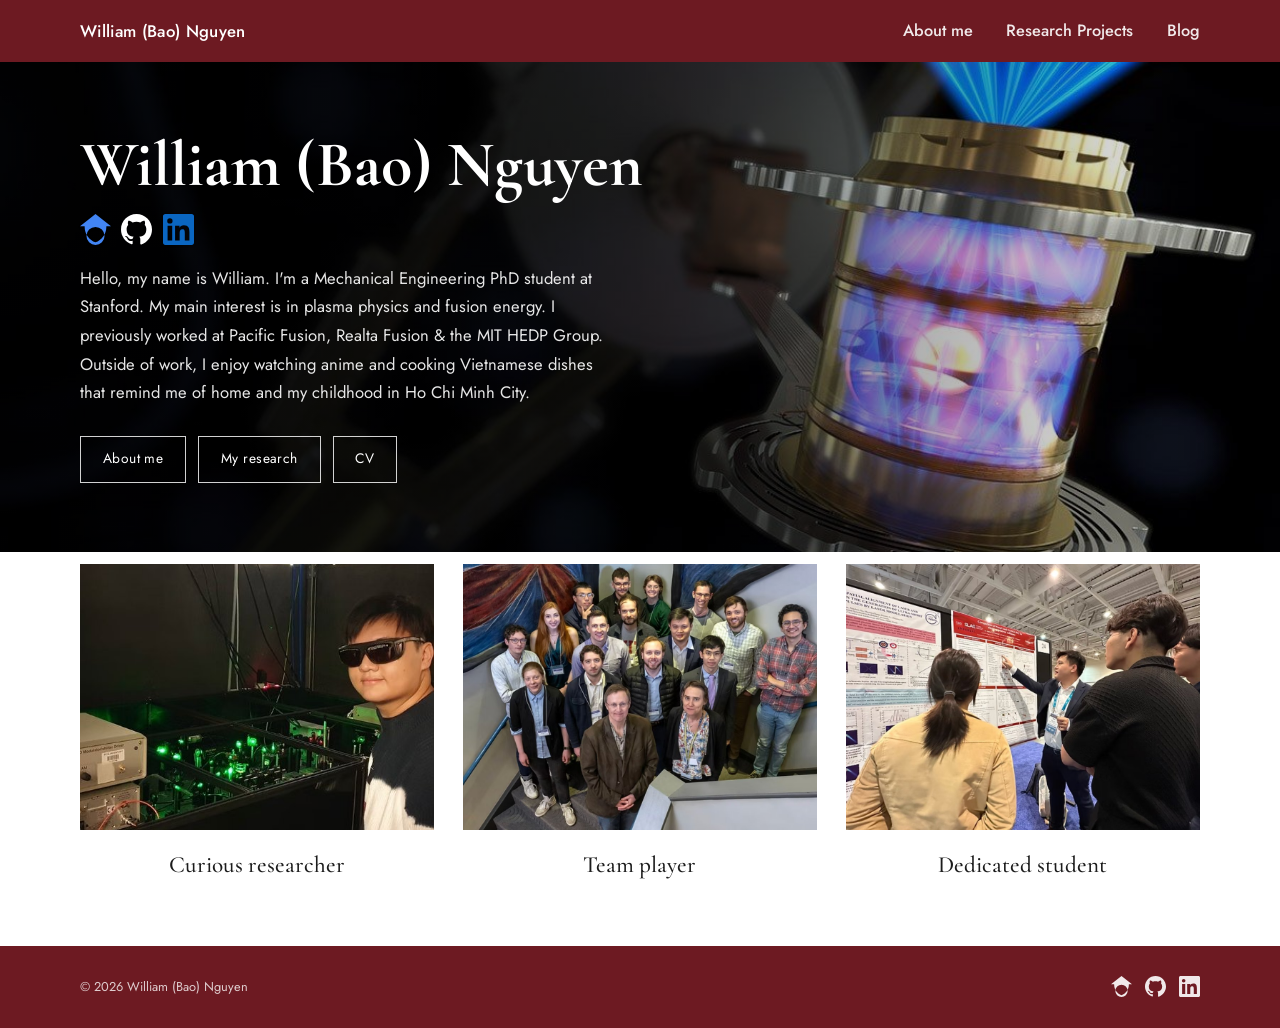
==== commit 2b9a12e4: "Update homepage bio and add Realta simulation figure" ====
--- a/index.html
+++ b/index.html
@@ -32,7 +32,7 @@
     <section class="home-hero"><div class="hero-overlay"></div><div class="hero-content shell">
       <h1>William (Bao) Nguyen</h1>
       <div class="hero-socials"><a href="https://scholar.google.com/citations?user=113hVE8AAAAJ&hl=en" aria-label="Google Scholar" title="Google Scholar"><img src="assets/icons/google-scholar.svg" alt=""></a><a href="https://github.com/cooluser26" aria-label="GitHub" title="GitHub"><img src="assets/icons/github.svg" alt=""></a><a href="https://www.linkedin.com/in/william-bao-nguyen/" aria-label="LinkedIn" title="LinkedIn"><img src="assets/icons/linkedin.svg" alt=""></a></div>
-      <p class="hero-bio">Hello, my name is Bao (William). I'm a Physics student from Imperial College London with an exchange year at MIT. I previously worked at SLAC National Lab, MIT HED Group &amp; Realta Fusion. I am starting my PhD in plasma physics &amp; fusion energy in Fall 2026. Outside of work, I enjoy watching anime and cooking Vietnamese dishes that remind me of home and my childhood in Ho Chi Minh City.</p>
+      <p class="hero-bio">Hello, my name is William. I'm a Mechanical Engineering PhD student at Stanford. My main interest is in plasma physics and fusion energy. I previously worked at Pacific Fusion, Realta Fusion &amp; the MIT HEDP Group. Outside of work, I enjoy watching anime and cooking Vietnamese dishes that remind me of home and my childhood in Ho Chi Minh City.</p>
       <div class="button-row"><a class="button light" href="about/">About me</a><a class="button light" href="research/">My research</a><a class="button light" href="assets/docs/William_Bao_Nguyen_CV.pdf" target="_blank">CV</a></div>
     </div></section>
     <section class="home-cards shell" aria-label="Highlights">
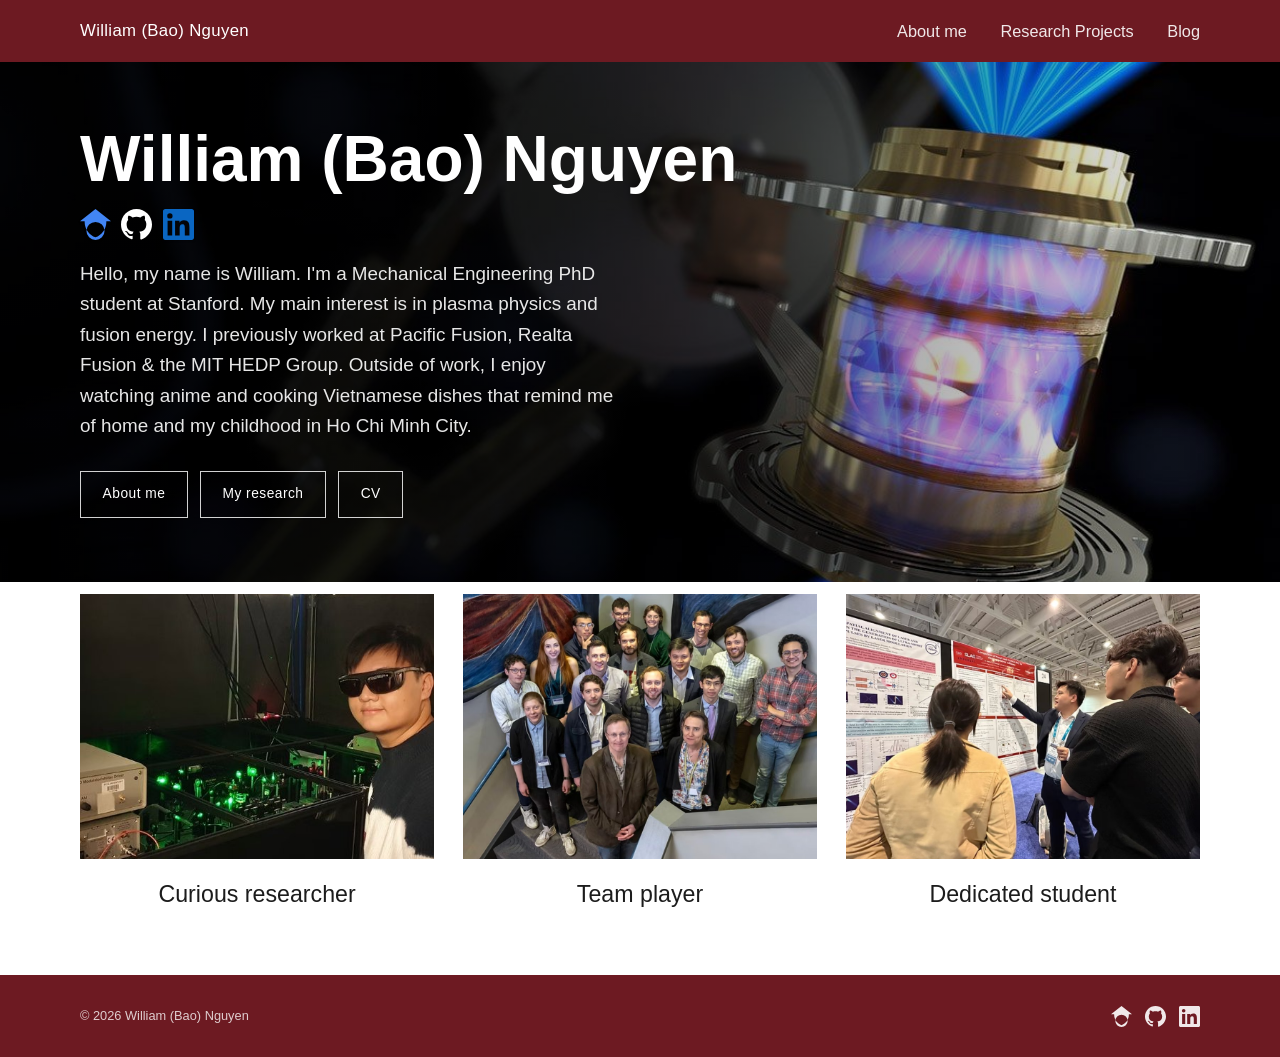
==== commit 9e0d9361: "Add Pacific Fusion to homepage navigation" ====
--- a/index.html
+++ b/index.html
@@ -21,7 +21,7 @@
         <li><a href="about/">About me</a></li>
         <li class="has-submenu"><a href="research/">Research Projects</a><button class="submenu-button" type="button" aria-label="Show research projects" aria-expanded="false">⌄</button>
           <ul class="submenu">
-            <li><a href="research/realta/">Realta Fusion</a></li><li><a href="research/mrs/">MRS</a></li><li><a href="research/beam-beam/">Beam–Beam</a></li><li><a href="research/lwfa/">LWFA Automation</a></li><li><a href="research/adaptive-optics/">Adaptive Optics</a></li><li><a href="research/molecular-dynamics/">Molecular Dynamics</a></li>
+            <li><a href="research/pacific-fusion/">Pacific Fusion</a></li><li><a href="research/realta/">Realta Fusion</a></li><li><a href="research/mrs/">MRS</a></li><li><a href="research/beam-beam/">Beam–Beam</a></li><li><a href="research/lwfa/">LWFA Automation</a></li><li><a href="research/adaptive-optics/">Adaptive Optics</a></li><li><a href="research/molecular-dynamics/">Molecular Dynamics</a></li>
           </ul>
         </li>
         <li><a href="blog/">Blog</a></li>
--- a/assets/css/styles.css
+++ b/assets/css/styles.css
@@ -32,6 +32,11 @@
 .home-hero,.hero-content{min-height:490px}
 .hero-bio{font-size:1.04rem;font-weight:400;line-height:1.72}
 .home-cards{padding-top:.75rem;padding-bottom:3.5rem}
+
+/* Keep typography consistent across every page. */
+:root{--serif:Calibri,"Helvetica Neue",Arial,sans-serif;--sans:Calibri,"Helvetica Neue",Arial,sans-serif}
+body{font-family:Calibri,"Helvetica Neue",Arial,sans-serif}
+.hero-bio{font-size:1.18rem;line-height:1.62}
 .hero-socials{gap:.65rem}
 .hero-socials a{display:inline-flex;padding:0;border:0;background:transparent}
 .hero-socials a:hover{background:transparent;opacity:.78}
@@ -46,3 +51,12 @@
 .footer-socials img{width:21px;height:21px;filter:brightness(0) invert(1);opacity:.9}
 .publication-links{margin:0 0 1.4rem;padding-left:1.25rem}
 .publication-links li{margin-bottom:.65rem}
+
+/* Burgundy section rules and Pacific Fusion project media. */
+:root{--section-rule:#8a343c}
+.content-block h2,.section-title{border-bottom:3px solid var(--section-rule)}
+.project-nav{border-top:3px solid var(--section-rule)}
+.post-card{border-top-color:var(--section-rule);border-top-width:2px}
+.post-card:last-child{border-bottom-color:var(--section-rule);border-bottom-width:2px}
+.pf-figure img{width:100%;height:auto;background:var(--off)}
+.private-note{color:var(--muted);font-style:italic}
